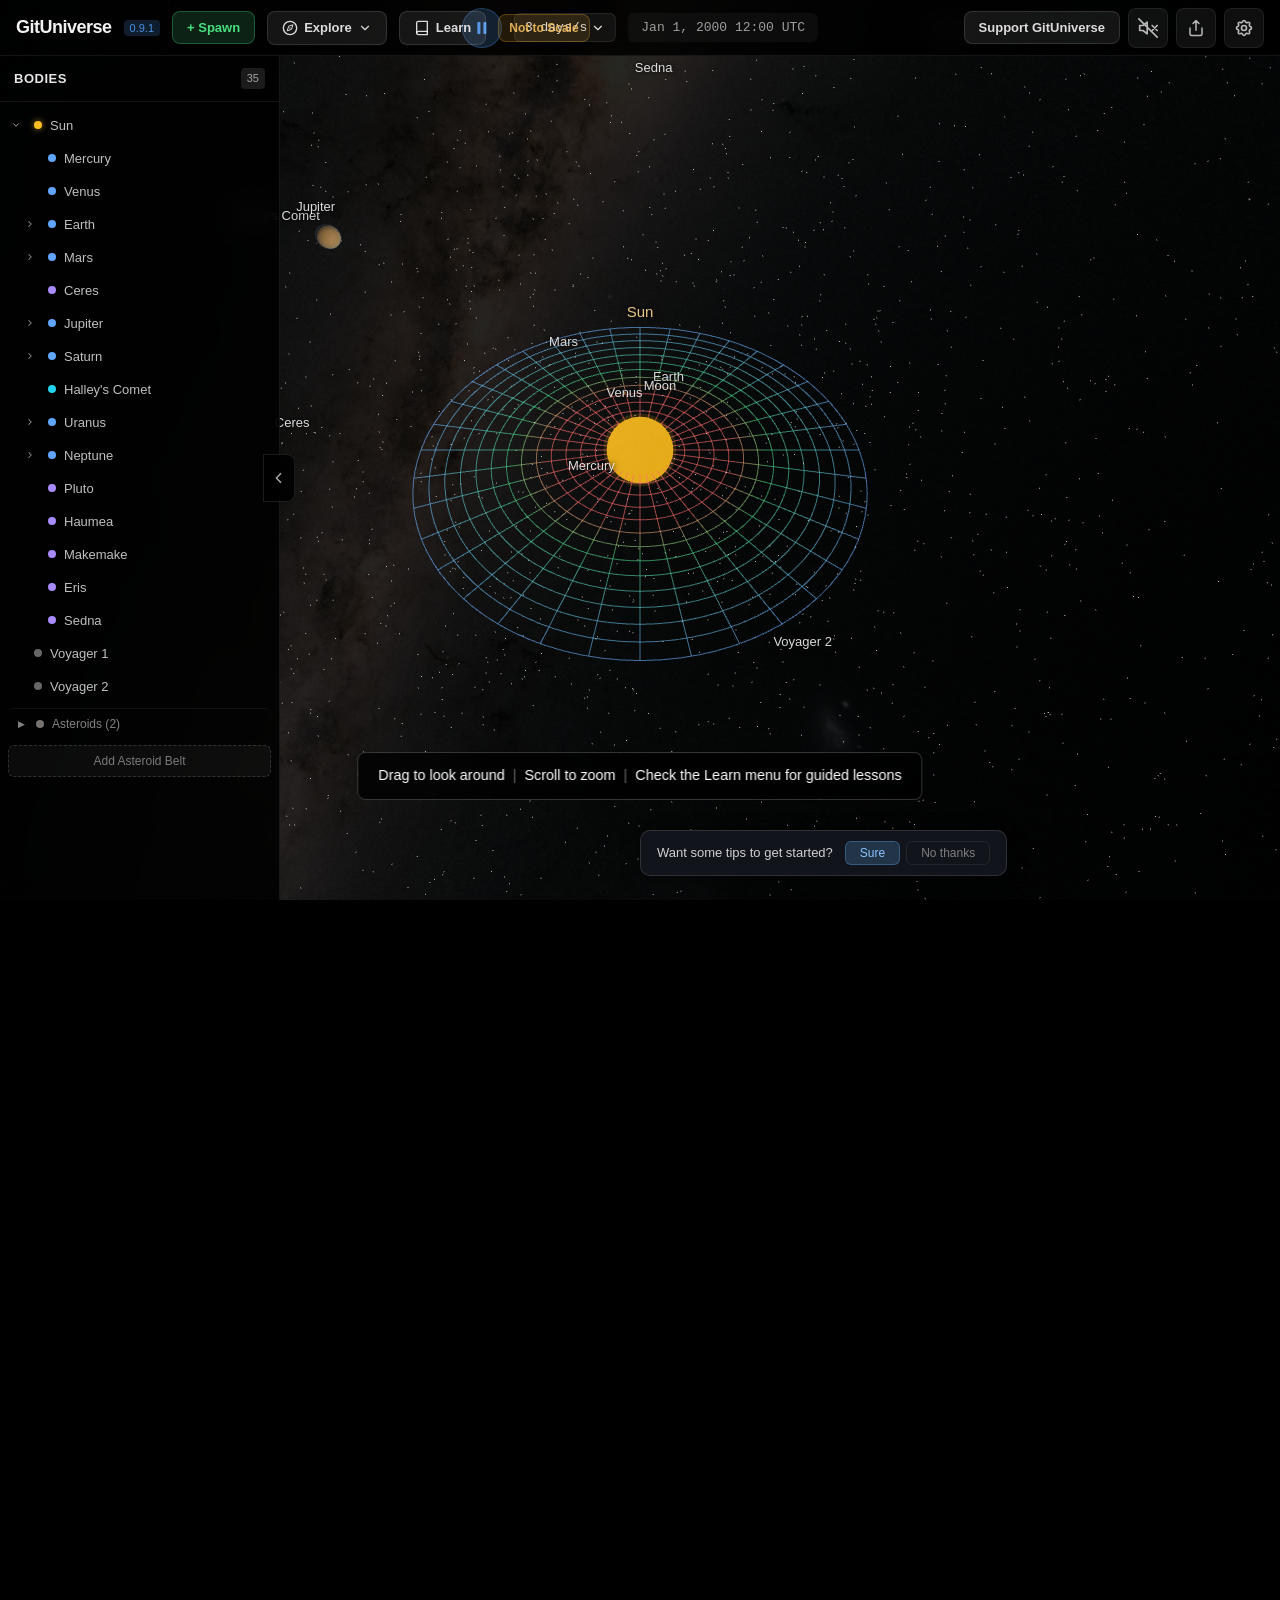
==== index.html @ 86114b96 "Initial commit: GitUniverse space simulator" ====
<!doctype html>
<html lang="en">

<head>
  <meta charset="UTF-8" />
  <link rel="icon" type="image/svg+xml" href="gituniverse.svg" />
  <meta name="viewport" content="width=device-width, initial-scale=1.0" />

  <!-- Primary Meta Tags -->
  <title>GitUniverse - Free Browser Space Simulator | Online Gravity & Solar System Sandbox</title>
  <meta name="description"
    content="Free space simulator in your browser. Explore a galaxy map, simulate gravity and fluid physics, view realistic skies with atmospheric scattering, and learn with guided lessons." />
  <meta name="keywords" content="space simulator, browser game, gravity simulator, solar system sandbox, n-body physics, planet simulation, orbital mechanics, free online, 3D space game, create planets, astronomy simulator, galaxy map, atmospheric scattering, rayleigh scattering, sky view, habitable zone, fluid simulation, speed of light, procedural planets, educational, physics lessons, accretion disk, star systems" />

  <!-- Additional SEO -->
  <meta name="robots" content="index, follow" />
  <meta name="author" content="GitUniverse Space Simulator" />
  <link rel="canonical" href="#" />

  <!-- Open Graph / Social Media Meta Tags -->
  <meta property="og:title" content="GitUniverse - Free Browser Space Simulator | Gravity Sandbox" />
  <meta property="og:description"
    content="Free space simulator in your browser. Explore a galaxy map, simulate gravity and fluid physics, view realistic skies with atmospheric scattering, and learn with guided lessons." />
  <meta property="og:image" content="image.png" />
  <meta property="og:type" content="website" />
  <meta property="og:url" content="#" />
  <meta property="og:site_name" content="GitUniverse Space Simulator" />

  <!-- Twitter Card -->
  <meta name="twitter:card" content="summary_large_image" />
  <meta name="twitter:title" content="GitUniverse - Free Browser Space Simulator" />
  <meta name="twitter:description"
    content="Free space simulator in your browser. Explore a galaxy map, simulate gravity and fluid physics, view realistic skies with atmospheric scattering, and learn with guided lessons." />
  <meta name="twitter:image" content="image.png" />

  <!-- Structured Data for Rich Results -->
  <script type="application/ld+json">
  {
    "@context": "https://schema.org",
    "@type": "WebApplication",
    "name": "GitUniverse Space Simulator",
    "description": "Free browser-based space simulator with galaxy map, n-body gravity, fluid/SPH physics, realistic sky view with Rayleigh scattering, guided lessons, procedural planet generation, habitable zones, and historical date navigation.",
    "url": "#",
    "applicationCategory": "GameApplication",
    "operatingSystem": "Any",
    "browserRequirements": "Requires WebGL",
    "inLanguage": ["en", "de"],
    "offers": {
      "@type": "Offer",
      "price": "0",
      "priceCurrency": "USD"
    },
    "genre": ["Simulation", "Educational", "Space"],
    "keywords": "space simulator, gravity sandbox, solar system, n-body physics, orbital mechanics, galaxy map, atmospheric scattering, sky view, fluid simulation, habitable zone, procedural planets, physics lessons, speed of light, accretion disk"
  }
  </script>
  <script type="module" crossorigin src="assets/main-CjqKegvP.js"></script>
  <link rel="modulepreload" crossorigin href="assets/three.module-DyEahhvZ.js">
  <link rel="modulepreload" crossorigin href="assets/PlanetGenerator-K9khmGA5.js">
  <link rel="modulepreload" crossorigin href="assets/ThermalSurfaceManager-BNs7J4DH.js">
  <link rel="modulepreload" crossorigin href="assets/StarTuning-CdXPzgB1.js">
  <link rel="stylesheet" crossorigin href="assets/main-551tVzYs.css">
</head>

<body>
  <div id="root"></div>
  <div id="crash-root"></div>
  <script>
    localStorage.removeItem("gituniverse_language");
  </script>
</body>

</html>
---- assets/main-551tVzYs.css ----
.drawer-backdrop{position:fixed;top:0;right:0;bottom:0;left:0;background:#00000080;opacity:0;pointer-events:none;transition:opacity .2s ease-out;z-index:999}.drawer-backdrop-visible{opacity:1;pointer-events:auto}.drawer{position:fixed;top:0;bottom:0;display:flex;flex-direction:column;background:#000000e6;backdrop-filter:blur(16px);-webkit-backdrop-filter:blur(16px);border:1px solid rgba(255,255,255,.1);box-shadow:0 0 40px #0009;color:#fff;z-index:1000;transition:transform .2s ease-out;overflow:hidden}.drawer-left{left:0;border-left:none;border-radius:0 12px 12px 0;transform:translate(-100%)}.drawer-left.drawer-open{transform:translate(0)}.drawer-right{right:0;border-right:none;border-radius:12px 0 0 12px;transform:translate(100%)}.drawer-right.drawer-open{transform:translate(0)}.drawer-content{display:flex;flex-direction:column;height:100%;overflow:hidden}.drawer-header{display:flex;justify-content:space-between;align-items:center;padding:16px 20px;border-bottom:1px solid rgba(255,255,255,.1);flex-shrink:0}.drawer-title{margin:0;font-size:18px;font-weight:600;color:#fffffff2}.drawer-header-actions{display:flex;align-items:center;gap:8px}.drawer-close-btn{display:flex;align-items:center;justify-content:center;width:32px;height:32px;padding:0;background:#ffffff14;border:none;border-radius:6px;color:#ffffffb3;cursor:pointer;transition:background .15s,color .15s}.drawer-close-btn:hover{background:#ffffff26;color:#fffffff2}.drawer-tabs{display:flex;gap:4px;padding:12px 16px;border-bottom:1px solid rgba(255,255,255,.08);flex-shrink:0;overflow-x:auto}.drawer-tab{display:flex;align-items:center;gap:6px;padding:8px 14px;background:transparent;border:none;border-radius:6px;font-size:13px;font-weight:500;color:#fff9;cursor:pointer;transition:background .15s,color .15s;white-space:nowrap}.drawer-tab:hover{background:#ffffff14;color:#ffffffd9}.drawer-tab-active{background:#4a90e233;color:#4a90e2}.drawer-tab-active:hover{background:#4a90e240;color:#5a9ee8}.drawer-tab-icon{display:flex;align-items:center;justify-content:center}.drawer-tab-icon svg{width:16px;height:16px}.drawer-tab-label{font-size:13px}.drawer-section{border-bottom:1px solid rgba(255,255,255,.06)}.drawer-section:last-child{border-bottom:none}.drawer-section-header{display:flex;justify-content:space-between;align-items:center;padding:12px 16px}.drawer-section-header-clickable{cursor:pointer;-webkit-user-select:none;user-select:none}.drawer-section-header-clickable:hover{background:#ffffff08}.drawer-section-title{font-size:12px;font-weight:600;color:#ffffff80;text-transform:uppercase;letter-spacing:.5px}.drawer-section-chevron{color:#fff6;transition:transform .2s}.drawer-section-chevron-collapsed{transform:rotate(-90deg)}.drawer-section-content{padding:0 16px 16px}.drawer-body{flex:1;overflow-y:auto;overflow-x:hidden}.drawer-body::-webkit-scrollbar{width:6px}.drawer-body::-webkit-scrollbar-track{background:#ffffff08}.drawer-body::-webkit-scrollbar-thumb{background:#ffffff26;border-radius:3px}.drawer-body::-webkit-scrollbar-thumb:hover{background:#ffffff40}.drawer-footer{padding:12px 16px;border-top:1px solid rgba(255,255,255,.1);flex-shrink:0}@media (max-width: 768px){.drawer{width:85vw!important;max-width:360px}.drawer-header{padding:14px 16px}.drawer-title{font-size:16px}.drawer-tabs{padding:10px 12px}.drawer-tab{padding:8px 12px;font-size:12px}.drawer-close-btn{width:40px;height:40px}}.drawer-empty{display:flex;flex-direction:column;align-items:center;justify-content:center;padding:40px 20px;text-align:center;color:#fff6}.drawer-empty-icon{margin-bottom:12px;opacity:.5}.drawer-empty-text{font-size:14px}.bottom-sheet-backdrop{position:fixed;top:0;right:0;bottom:0;left:0;background:#0009;opacity:0;pointer-events:none;transition:opacity .3s ease-out;z-index:1099}.bottom-sheet-backdrop-visible{opacity:1;pointer-events:auto}.bottom-sheet{position:fixed;left:0;right:0;bottom:0;display:flex;flex-direction:column;background:#0a0a0afa;backdrop-filter:blur(20px);-webkit-backdrop-filter:blur(20px);border-top:1px solid rgba(255,255,255,.12);border-radius:20px 20px 0 0;box-shadow:0 -8px 40px #00000080;color:#fff;z-index:1100;max-height:90vh;overflow:hidden}.bottom-sheet-handle{display:flex;justify-content:center;padding:12px 0 8px;cursor:grab;touch-action:none;flex-shrink:0}.bottom-sheet-handle:active{cursor:grabbing}.bottom-sheet-handle-bar{width:36px;height:4px;background:#ffffff4d;border-radius:2px;transition:background .15s}.bottom-sheet-handle:hover .bottom-sheet-handle-bar{background:#ffffff80}.bottom-sheet-header{display:flex;justify-content:space-between;align-items:center;padding:8px 20px 16px;border-bottom:1px solid rgba(255,255,255,.08);flex-shrink:0}.bottom-sheet-title{margin:0;font-size:18px;font-weight:600;color:#fffffff2}.bottom-sheet-close-btn{display:flex;align-items:center;justify-content:center;width:36px;height:36px;padding:0;background:#ffffff14;border:none;border-radius:50%;color:#ffffffb3;cursor:pointer;transition:background .15s,color .15s}.bottom-sheet-close-btn:hover{background:#ffffff26;color:#fffffff2}.bottom-sheet-content{flex:1;overflow-y:auto;overflow-x:hidden;-webkit-overflow-scrolling:touch}.bottom-sheet-content::-webkit-scrollbar{width:4px}.bottom-sheet-content::-webkit-scrollbar-track{background:transparent}.bottom-sheet-content::-webkit-scrollbar-thumb{background:#ffffff26;border-radius:2px}.bottom-sheet-tabs{display:flex;gap:4px;padding:12px 16px;border-bottom:1px solid rgba(255,255,255,.08);flex-shrink:0;overflow-x:auto;-webkit-overflow-scrolling:touch}.bottom-sheet-tabs::-webkit-scrollbar{display:none}.bottom-sheet-tab{display:flex;align-items:center;gap:6px;padding:10px 16px;background:transparent;border:none;border-radius:8px;font-size:14px;font-weight:500;color:#fff9;cursor:pointer;transition:background .15s,color .15s;white-space:nowrap;min-height:44px}.bottom-sheet-tab:hover{background:#ffffff14;color:#ffffffd9}.bottom-sheet-tab-active{background:#4a90e233;color:#4a90e2}.bottom-sheet-tab-active:hover{background:#4a90e240}.bottom-sheet-tab-icon{display:flex;align-items:center}.bottom-sheet-tab-icon svg{width:18px;height:18px}.bottom-sheet-section{padding:16px 20px;border-bottom:1px solid rgba(255,255,255,.06)}.bottom-sheet-section:last-child{border-bottom:none}.bottom-sheet-section-title{font-size:12px;font-weight:600;color:#ffffff80;text-transform:uppercase;letter-spacing:.5px;margin-bottom:12px}@supports (padding-bottom: env(safe-area-inset-bottom)){.bottom-sheet{padding-bottom:env(safe-area-inset-bottom)}}.bottom-sheet{will-change:transform}.bottom-sheet.dragging{-webkit-user-select:none;user-select:none}.bottom-sheet.dragging *{pointer-events:none}.date-picker{position:relative;display:inline-flex}.date-picker__trigger{font-family:SF Mono,Monaco,Menlo,monospace;font-size:13px;color:#fff9;padding:6px 12px;background:#ffffff0a;border:1px solid transparent;border-radius:6px;cursor:pointer;transition:background .15s,border-color .15s,color .15s;-webkit-user-select:none;user-select:none;white-space:nowrap}.date-picker__trigger:hover{background:#ffffff1a;border-color:#ffffff26;color:#ffffffe6}.date-picker__popover{position:absolute;top:calc(100% + 6px);left:50%;transform:translate(-50%);z-index:1000;width:260px;padding:12px;background:#141414fa;backdrop-filter:blur(16px);-webkit-backdrop-filter:blur(16px);border:1px solid rgba(255,255,255,.1);border-radius:10px;box-shadow:0 8px 32px #00000080}.date-picker__header{display:flex;align-items:center;justify-content:space-between;margin-bottom:8px}.date-picker__nav{width:28px;height:28px;display:flex;align-items:center;justify-content:center;background:none;border:1px solid rgba(255,255,255,.1);border-radius:6px;color:#ffffffb3;font-size:14px;cursor:pointer;transition:background .15s,color .15s}.date-picker__nav:hover{background:#ffffff14;color:#fff}.date-picker__title{font-size:13px;font-weight:600;color:#ffffffe6;letter-spacing:.3px}.date-picker__dow{display:grid;grid-template-columns:repeat(7,1fr);gap:2px;margin-bottom:4px}.date-picker__dow-cell{text-align:center;font-size:10px;font-weight:600;color:#ffffff59;padding:2px 0;text-transform:uppercase;letter-spacing:.5px}.date-picker__grid{display:grid;grid-template-columns:repeat(7,1fr);gap:2px}.date-picker__cell{aspect-ratio:1;display:flex;align-items:center;justify-content:center;font-size:12px;color:#ffffffb3;background:none;border:none;border-radius:6px;cursor:pointer;padding:0;transition:background .1s,color .1s}.date-picker__cell:hover{background:#ffffff14;color:#fff}.date-picker__cell--selected{background:#4a90e259;color:#fff;font-weight:600}.date-picker__cell--selected:hover{background:#4a90e280}.date-picker__cell--blank{cursor:default}.date-picker__cell--blank:hover{background:none}.date-picker__footer{display:flex;align-items:flex-end;gap:8px;margin-top:10px;padding-top:10px;border-top:1px solid rgba(255,255,255,.08)}.date-picker__field{display:flex;flex-direction:column;gap:3px;flex:1;min-width:0;position:relative}.date-picker__label{font-size:10px;color:#fff6;text-transform:uppercase;letter-spacing:.5px}.date-picker__input{font-family:SF Mono,Monaco,Menlo,monospace;font-size:12px;color:#ffffffe6;background:#ffffff0f;border:1px solid rgba(255,255,255,.12);border-radius:5px;padding:5px 7px;outline:none;transition:border-color .15s;width:100%;box-sizing:border-box}.date-picker__input:focus{border-color:#4a90e280}.date-picker__input--year{max-width:70px}.date-picker__input--time{max-width:60px}.date-picker__bce-tag{position:absolute;right:4px;bottom:6px;font-size:9px;color:#ffffff59;pointer-events:none}.date-picker__go{font-size:12px;font-weight:600;color:#fff;background:#4a90e24d;border:1px solid rgba(74,144,226,.4);border-radius:6px;padding:5px 12px;cursor:pointer;transition:background .15s;white-space:nowrap;flex-shrink:0}.date-picker__go:hover{background:#4a90e273}.date-picker__myr-row{display:flex;gap:8px;margin-top:8px;padding-top:8px;border-top:1px solid rgba(255,255,255,.08)}.date-picker__myr{flex:1;font-family:SF Mono,Monaco,Menlo,monospace;font-size:11px;font-weight:500;color:#ffffffb3;background:#ffffff0a;border:1px solid rgba(255,255,255,.1);border-radius:6px;padding:5px 0;cursor:pointer;transition:background .15s,color .15s}.date-picker__myr:hover{background:#ffffff1a;color:#fff}.date-picker__deep-time{text-align:center;padding:12px 0}.date-picker__deep-label{font-family:SF Mono,Monaco,Menlo,monospace;font-size:18px;font-weight:600;color:#ffffffe6;letter-spacing:.5px}.date-picker__myr--reset{color:#4a90e2cc;border-color:#4a90e24d}.date-picker__myr--reset:hover{background:#4a90e226;color:#4a90e2}.date-picker--compact .date-picker__trigger{font-size:10px;padding:2px 6px}.date-picker--compact .date-picker__popover{width:240px;padding:10px}.date-picker--compact .date-picker__cell{font-size:11px}.date-picker--compact .date-picker__input{font-size:11px;padding:4px 6px}.toolbar{position:fixed;top:0;left:0;right:0;height:56px;display:flex;align-items:center;justify-content:space-between;padding:0 16px;background:#000000d9;backdrop-filter:blur(12px);-webkit-backdrop-filter:blur(12px);border-bottom:1px solid rgba(255,255,255,.08);z-index:900}.toolbar-left{display:flex;align-items:center;gap:12px;z-index:1}.toolbar-logo{font-size:18px;font-weight:700;color:#fffffff2;letter-spacing:-.5px}.toolbar-version{font-size:11px;font-weight:500;padding:2px 6px;background:#4a90e233;color:#4a90e2;border-radius:4px;border:none;cursor:pointer;transition:all .15s}.toolbar-version:hover{background:#4a90e24d;color:#5aa3f0}.toolbar-action-btn{display:flex;align-items:center;gap:6px;padding:8px 14px;background:#ffffff14;border:1px solid rgba(255,255,255,.12);border-radius:8px;font-size:13px;font-weight:600;color:#ffffffd9;cursor:pointer;transition:all .15s;white-space:nowrap}.toolbar-action-btn:hover{background:#ffffff24;border-color:#fff3;color:#fff}.toolbar-action-btn-active{background:#4a90e233;border-color:#4a90e266;color:#4a90e2}.toolbar-action-btn-active:hover{background:#4a90e240;border-color:#4a90e280}.toolbar-spawn-btn{background:#4ade8026;border-color:#4ade804d;color:#4ade80}.toolbar-spawn-btn:hover{background:#4ade8040;border-color:#4ade8066;color:#86efac}.toolbar-spawn-btn.toolbar-action-btn-active{background:#4ade804d;border-color:#4ade8080;color:#86efac}.toolbar-map-btn{background:#9382dc26;border-color:#9382dc4d;color:#9382dc}.toolbar-map-btn:hover{background:#9382dc40;border-color:#9382dc66;color:#b0a4e8}.toolbar-explore{position:relative}.toolbar-explore-dropdown{position:absolute;top:100%;left:0;margin-top:8px;min-width:220px;padding:6px;background:#141414fa;backdrop-filter:blur(16px);-webkit-backdrop-filter:blur(16px);border:1px solid rgba(255,255,255,.12);border-radius:10px;box-shadow:0 8px 32px #00000080;z-index:1000}.toolbar-explore-option{display:flex;align-items:center;gap:10px;width:100%;padding:10px 12px;background:transparent;border:none;border-radius:6px;color:#ffffffd9;cursor:pointer;transition:background .1s;text-align:left}.toolbar-explore-option:hover{background:#ffffff14}.toolbar-explore-option-icon{display:flex;align-items:center;justify-content:center;width:28px;height:28px;border-radius:6px;flex-shrink:0}.toolbar-explore-option-icon--scenarios{background:#4a90e226;color:#4a90e2}.toolbar-explore-option-icon--map{background:#9382dc26;color:#9382dc}.toolbar-explore-option-text{display:flex;flex-direction:column;gap:2px}.toolbar-explore-option-label{font-size:13px;font-weight:600}.toolbar-explore-option-desc{font-size:11px;color:#ffffff73}.toolbar-scale-btn{font-size:12px;padding:6px 10px;background:#ffb4321f;border-color:#ffb43240;color:#ffc864d9}.toolbar-scale-btn:hover{background:#ffb43233;border-color:#ffb43259;color:#ffd060}.toolbar-scale-btn.toolbar-action-btn-active{background:#4ade8026;border-color:#4ade804d;color:#4ade80}.toolbar-scale-btn.toolbar-action-btn-active:hover{background:#4ade8040;border-color:#4ade8066;color:#86efac}.toolbar-learn-glow{animation:learn-glow-pulse 2s ease-in-out infinite}@keyframes learn-glow-pulse{0%,to{box-shadow:0 0 4px #4a9eff4d;border-color:#4a9eff4d}50%{box-shadow:0 0 12px #4a9eff80,0 0 24px #4a9eff33;border-color:#4a9eff99}}.toolbar-icon-btn{display:flex;align-items:center;justify-content:center;width:40px;height:40px;padding:0;background:#ffffff0f;border:1px solid rgba(255,255,255,.08);border-radius:8px;color:#ffffffb3;cursor:pointer;transition:background .15s,color .15s,border-color .15s}.toolbar-icon-btn:hover{background:#ffffff1f;color:#fffffff2;border-color:#ffffff26}.toolbar-icon-btn-active{background:#4a90e233;color:#4a90e2;border-color:#4a90e24d}.toolbar-icon-btn-active:hover{background:#4a90e240;color:#5a9ee8}.toolbar-center{position:absolute;left:50%;transform:translate(-50%);display:flex;align-items:center;gap:12px;pointer-events:none}.toolbar-center>*{pointer-events:auto}.toolbar-play-btn{display:flex;align-items:center;justify-content:center;width:40px;height:40px;padding:0;background:#4a90e233;border:1px solid rgba(74,144,226,.3);border-radius:50%;color:#4a90e2;cursor:pointer;transition:all .15s}.toolbar-play-btn:hover{background:#4a90e24d;transform:scale(1.05)}.toolbar-play-btn-paused{background:#4ade8033;border-color:#4ade804d;color:#4ade80}.toolbar-play-btn-paused:hover{background:#4ade804d}.toolbar-speed{position:relative}.toolbar-speed-btn{display:flex;align-items:center;gap:4px;padding:6px 10px;background:#ffffff0f;border:1px solid rgba(255,255,255,.08);border-radius:6px;font-size:13px;font-weight:500;color:#ffffffd9;cursor:pointer;transition:all .15s}.toolbar-speed-btn:hover{background:#ffffff1a;border-color:#ffffff26}.toolbar-speed-value{min-width:48px;text-align:center;font-family:SF Mono,Monaco,Menlo,monospace}.toolbar-speed-dropdown{position:absolute;top:100%;left:50%;transform:translate(-50%);margin-top:8px;min-width:120px;padding:6px;background:#141414fa;backdrop-filter:blur(16px);-webkit-backdrop-filter:blur(16px);border:1px solid rgba(255,255,255,.12);border-radius:10px;box-shadow:0 8px 32px #00000080;z-index:1000}.toolbar-speed-option{display:block;width:100%;padding:8px 12px;background:transparent;border:none;border-radius:6px;font-size:13px;font-family:SF Mono,Monaco,Menlo,monospace;color:#ffffffb3;text-align:center;cursor:pointer;transition:background .1s,color .1s}.toolbar-speed-option:hover{background:#ffffff14;color:#fffffff2}.toolbar-speed-option-active{background:#4a90e233;color:#4a90e2}.toolbar-speed-option-active:hover{background:#4a90e240}.toolbar-date{font-size:13px;font-family:SF Mono,Monaco,Menlo,monospace;color:#fff9;padding:6px 12px;background:#ffffff0a;border-radius:6px;white-space:nowrap}.toolbar-date-wrap{position:relative}.toolbar-date-btn{font-size:13px;font-family:SF Mono,Monaco,Menlo,monospace;color:#fff9;padding:6px 12px;background:#ffffff0a;border:1px solid transparent;border-radius:6px;white-space:nowrap;cursor:pointer;transition:background .15s,border-color .15s,color .15s}.toolbar-date-btn:hover{background:#ffffff1a;border-color:#ffffff26;color:#ffffffe6}.toolbar-right{display:flex;align-items:center;gap:8px;z-index:1}.mobile-toolbar{display:none;position:fixed;left:0;right:0;bottom:0;height:64px;align-items:center;justify-content:space-around;padding:0 8px;padding-bottom:env(safe-area-inset-bottom,0);background:#000000eb;backdrop-filter:blur(16px);-webkit-backdrop-filter:blur(16px);border-top:1px solid rgba(255,255,255,.1);z-index:900}.mobile-toolbar-btn{display:flex;flex-direction:column;align-items:center;gap:3px;padding:6px 4px;background:transparent;border:none;color:#fff9;font-size:11px;font-weight:500;cursor:pointer;transition:color .15s;min-width:48px;flex:1}.mobile-toolbar-btn:hover,.mobile-toolbar-btn:active{color:#ffffffe6}.mobile-toolbar-btn-active{color:#4a90e2}.mobile-toolbar-btn span{font-size:10px}.mobile-time-bar{display:none;position:fixed;top:0;left:0;right:0;height:40px;align-items:center;padding:0 12px;padding-top:env(safe-area-inset-top,0);background:#000000eb;backdrop-filter:blur(16px);-webkit-backdrop-filter:blur(16px);border-bottom:1px solid rgba(255,255,255,.1);z-index:900}.mobile-time-bar-left{display:flex;align-items:center;gap:8px}.mobile-time-bar-play{display:flex;align-items:center;justify-content:center;width:32px;height:32px;padding:0;background:#4a90e233;border:1px solid rgba(74,144,226,.3);border-radius:50%;color:#4a90e2;cursor:pointer;transition:all .15s;flex-shrink:0}.mobile-time-bar-play.paused{background:#4ade8033;border-color:#4ade804d;color:#4ade80}.mobile-time-bar-speed{background:#ffffff14;border:1px solid rgba(255,255,255,.12);border-radius:6px;color:#fffc;font-size:12px;font-weight:600;padding:4px 10px;cursor:pointer;font-family:SF Mono,Monaco,Menlo,monospace;transition:all .15s}.mobile-time-bar-speed:active{background:#ffffff26}.mobile-time-bar-scale{display:flex;align-items:center;justify-content:center;width:32px;height:32px;padding:0;background:#ffb4321f;border:1px solid rgba(255,180,50,.25);border-radius:50%;color:#ffc864d9;cursor:pointer;transition:all .15s;flex-shrink:0}.mobile-time-bar-scale:active{background:#ffb43240}.mobile-time-bar-scale.active{background:#4ade8033;border-color:#4ade804d;color:#4ade80}.mobile-scale-hint-wrap{position:relative;margin-left:auto}.mobile-scale-hint{position:fixed;top:calc(48px + env(safe-area-inset-top,0px));right:12px;width:260px;padding:10px 12px;background:#4a90e2f2;border-radius:10px;color:#fff;font-size:12px;line-height:1.4;z-index:10000;animation:scale-hint-in .3s ease-out}.mobile-scale-hint:before{content:"";position:absolute;top:-6px;right:4px;width:12px;height:12px;background:#4a90e2f2;transform:rotate(45deg);border-radius:2px}.mobile-scale-hint p{margin:0 0 8px}.mobile-scale-hint button{display:block;margin-left:auto;padding:4px 12px;background:#fff3;border:1px solid rgba(255,255,255,.3);border-radius:6px;color:#fff;font-size:12px;font-weight:600;cursor:pointer;transition:background .15s}.mobile-scale-hint button:active{background:#ffffff59}@keyframes scale-hint-in{0%{opacity:0;transform:translateY(-4px)}to{opacity:1;transform:translateY(0)}}.mobile-time-bar .date-picker__popover{position:fixed;top:calc(44px + env(safe-area-inset-top,0px));bottom:auto;left:50%;transform:translate(-50%)}@media (max-width: 768px){.toolbar{height:48px;padding:0 12px}.toolbar-logo{font-size:16px}.toolbar-version{display:none}.toolbar-action-btn{padding:6px 10px;font-size:12px}.toolbar-center{gap:8px}.toolbar-date{display:none}.toolbar-speed-btn{padding:6px 8px}.toolbar-speed-value{min-width:40px;font-size:12px}.toolbar-icon-btn,.toolbar-play-btn{width:36px;height:36px}.toolbar-right{gap:4px}.toolbar-right .toolbar-icon-btn:nth-child(1),.toolbar-right .toolbar-icon-btn:nth-child(2){display:none}}@media (max-width: 480px){.toolbar{display:none}.mobile-toolbar,.mobile-time-bar{display:flex}}@media (max-width: 480px) and (orientation: landscape){.toolbar{display:flex;height:40px}.toolbar-action-btn{padding:4px 8px;font-size:11px}.mobile-toolbar,.mobile-time-bar{display:none}}.btn{display:inline-flex;align-items:center;justify-content:center;gap:8px;padding:10px 16px;font-size:14px;font-weight:500;font-family:inherit;border-radius:8px;cursor:pointer;transition:all .2s ease;border:1px solid transparent;outline:none;white-space:nowrap;-webkit-user-select:none;user-select:none}.btn:focus-visible{outline:2px solid rgba(74,144,226,.6);outline-offset:2px}.btn:disabled{opacity:.5;cursor:not-allowed}.btn-primary{background:#4a90e24d;border-color:#4a90e280;color:#fff}.btn-primary:hover:not(:disabled){background:#4a90e280;border-color:#4a90e2b3;transform:translateY(-1px)}.btn-primary:active:not(:disabled){transform:translateY(0);background:#4a90e266}.btn-secondary{background:#ffffff1a;border-color:#fff3;color:#fff}.btn-secondary:hover:not(:disabled){background:#ffffff2e;border-color:#ffffff4d}.btn-secondary:active:not(:disabled){background:#ffffff1f}.btn-ghost{background:transparent;border-color:transparent;color:#fffc}.btn-ghost:hover:not(:disabled){background:#ffffff1a;color:#fff}.btn-ghost:active:not(:disabled){background:#ffffff0d}.btn-danger{background:#ef444433;border-color:#ef444466;color:#f87171}.btn-danger:hover:not(:disabled){background:#ef444459;border-color:#ef444499}.btn-danger:active:not(:disabled){background:#ef444440}.btn-success{background:#4ade8033;border-color:#4ade8066;color:#4ade80}.btn-success:hover:not(:disabled){background:#4ade8059;border-color:#4ade8099}.btn-success:active:not(:disabled){background:#4ade8040}.btn-warning{background:#ffc83233;border-color:#ffc83266;color:#ffc832}.btn-warning:hover:not(:disabled){background:#ffc83259;border-color:#ffc83299}.btn-warning:active:not(:disabled){background:#ffc83240}.btn-sm{padding:6px 12px;font-size:12px;gap:6px}.btn-lg{padding:14px 24px;font-size:16px;gap:10px}.btn-icon{padding:10px;aspect-ratio:1}.btn-icon.btn-sm{padding:6px}.btn-icon.btn-lg{padding:14px}.btn-block{width:100%}.btn-group{display:flex;gap:8px}.btn-group-compact{display:flex;gap:0}.btn-group-compact .btn{border-radius:0}.btn-group-compact .btn:first-child{border-radius:8px 0 0 8px}.btn-group-compact .btn:last-child{border-radius:0 8px 8px 0}.btn-group-compact .btn:not(:last-child){border-right-color:transparent}.btn-loading{position:relative;color:transparent!important}.btn-loading:after{content:"";position:absolute;width:16px;height:16px;border:2px solid rgba(255,255,255,.3);border-top-color:#fff;border-radius:50%;animation:btn-spin .6s linear infinite}@keyframes btn-spin{to{transform:rotate(360deg)}}.import-export-panel{padding:16px;display:flex;flex-direction:column;gap:16px}.ie-section{display:flex;flex-direction:column;gap:8px}.ie-section-title{font-size:13px;font-weight:600;color:#ffffffe6;margin:0}.ie-section-desc{font-size:12px;color:#ffffff73;margin:0}.ie-divider{height:1px;background:#ffffff14}.ie-button-row{display:flex;gap:8px}.ie-textarea{width:100%;min-height:100px;padding:10px;font-family:SF Mono,Fira Code,monospace;font-size:11px;line-height:1.5;background:#0000004d;border:1px solid rgba(255,255,255,.1);border-radius:6px;color:#ffffffd9;resize:vertical;outline:none;box-sizing:border-box}.ie-textarea:focus{border-color:#4a90e266}.ie-textarea-export{min-height:120px;margin-bottom:4px}.ie-export-result{display:flex;flex-direction:column;gap:6px}.ie-messages{display:flex;flex-direction:column;gap:4px;padding:8px 10px;border-radius:6px;font-size:12px}.ie-errors{background:#f871711a;border:1px solid rgba(248,113,113,.2);color:#f87171}.ie-warnings{background:#fbbf241a;border:1px solid rgba(251,191,36,.2);color:#fbbf24}.ie-message{line-height:1.4}.ie-msg-path{font-weight:600;opacity:.8}.ie-preview{display:flex;flex-direction:column;gap:8px;padding:10px;background:#4ade800f;border:1px solid rgba(74,222,128,.15);border-radius:6px}.ie-preview-title{font-size:12px;font-weight:600;color:#fffc}.ie-preview-stats{display:flex;gap:16px;font-size:12px;color:#fff9}.ie-preview-diagram{display:block;margin:4px 0;background:#00000040;border:1px solid rgba(255,255,255,.06);border-radius:6px;overflow:visible}.ie-preview-diagram text{font-family:-apple-system,BlinkMacSystemFont,Segoe UI,sans-serif;pointer-events:none;-webkit-user-select:none;user-select:none}.ie-help-toggle{display:flex;align-items:center;justify-content:space-between;width:100%;padding:10px 12px;background:#4a90e20f;border:1px solid rgba(74,144,226,.12);border-radius:8px;cursor:pointer;transition:background .15s,border-color .15s}.ie-help-toggle:hover{background:#4a90e21a;border-color:#4a90e233}.ie-help-toggle-text{font-size:13px;font-weight:500;color:#4a90e2e6}.ie-help-chevron{transition:transform .2s;color:#4a90e299}.ie-help-chevron-open{transform:rotate(180deg)}.ie-help-content{display:flex;flex-direction:column;gap:12px;padding-top:4px}.ie-help-steps{display:flex;flex-direction:column;gap:6px}.ie-help-step{display:flex;align-items:flex-start;gap:10px}.ie-help-step-num{display:flex;align-items:center;justify-content:center;width:20px;height:20px;flex-shrink:0;font-size:11px;font-weight:700;color:#4a90e2;background:#4a90e21f;border-radius:50%}.ie-help-step-text{font-size:12px;color:#ffffffb3;line-height:1.5;padding-top:1px}.ie-prompt-container{display:flex;flex-direction:column;gap:6px;background:#00000040;border:1px solid rgba(255,255,255,.08);border-radius:8px;overflow:hidden}.ie-prompt-header{display:flex;align-items:center;justify-content:space-between;padding:8px 10px 0}.ie-prompt-label{font-size:11px;font-weight:600;color:#ffffff80;text-transform:uppercase;letter-spacing:.05em}.ie-prompt-text{margin:0;padding:8px 10px 10px;font-family:SF Mono,Fira Code,monospace;font-size:10px;line-height:1.5;color:#fff9;white-space:pre-wrap;word-break:break-word;max-height:200px;overflow-y:auto}.ie-prompt-text::-webkit-scrollbar{width:4px}.ie-prompt-text::-webkit-scrollbar-thumb{background:#ffffff1a;border-radius:2px}.ie-texture-upload{display:flex;flex-direction:column;gap:6px}.ie-texture-list{display:flex;flex-wrap:wrap;gap:4px}.ie-texture-tag{display:inline-flex;align-items:center;gap:4px;padding:2px 8px;font-size:11px;color:#ffffffb3;background:#ffffff0f;border:1px solid rgba(255,255,255,.1);border-radius:4px}.ie-texture-tag button{background:none;border:none;color:#fff6;cursor:pointer;padding:0 2px;font-size:13px}.ie-texture-tag button:hover{color:#fffc}.ie-help-tip{font-size:12px;font-style:italic;color:#fff6;margin:0;line-height:1.5}.ai-panel{padding:16px;display:flex;flex-direction:column;gap:12px;min-height:0;flex:1}.ai-intro{display:flex;flex-direction:column;gap:10px;padding:16px;background:#ffffff08;border:1px solid rgba(255,255,255,.08);border-radius:8px}.ai-intro-title{margin:0;font-size:14px;font-weight:600;color:#ffffffe6}.ai-intro-desc{margin:0;font-size:12px;line-height:1.5;color:#ffffff8c}.ai-intro-notice{padding:8px 10px;background:#fbbf240f;border:1px solid rgba(251,191,36,.2);border-radius:6px;font-size:11px;line-height:1.5;color:#fbbf24d9}.ai-examples{display:flex;flex-direction:column;gap:6px;margin-top:4px}.ai-example{text-align:left;padding:8px 10px;background:#ffffff0a;border:1px solid rgba(255,255,255,.08);border-radius:6px;color:#ffffffbf;font-size:12px;line-height:1.4;cursor:pointer;transition:background .15s,border-color .15s}.ai-example:hover:not(:disabled){background:#4a90e21f;border-color:#4a90e24d;color:#ffffffe6}.ai-example:disabled{opacity:.5;cursor:default}.ai-messages{display:flex;flex-direction:column;gap:10px;overflow-y:auto;max-height:360px;padding:4px 2px}.ai-turn{display:flex}.ai-turn-user{justify-content:flex-end}.ai-turn-assistant{justify-content:flex-start}.ai-turn-body{max-width:90%;padding:10px 12px;border-radius:10px;font-size:12px;line-height:1.5}.ai-turn-user .ai-turn-body{background:#4a90e226;border:1px solid rgba(74,144,226,.25);color:#ffffffe6}.ai-turn-assistant .ai-turn-body{background:#ffffff0a;border:1px solid rgba(255,255,255,.08);color:#ffffffd9}.ai-turn-text{margin:0;font-family:inherit;white-space:pre-wrap;word-break:break-word}.ai-turn-thinking{display:inline-flex;gap:4px;padding:4px 2px}.ai-dot{width:6px;height:6px;border-radius:50%;background:#fff6;animation:ai-pulse 1.2s infinite ease-in-out}.ai-dot:nth-child(2){animation-delay:.15s}.ai-dot:nth-child(3){animation-delay:.3s}@keyframes ai-pulse{0%,80%,to{opacity:.3;transform:scale(.8)}40%{opacity:1;transform:scale(1)}}.ai-turn-scenario{display:flex;flex-direction:column;gap:8px}.ai-scenario-header{display:flex;align-items:center;gap:8px;flex-wrap:wrap}.ai-scenario-badge{font-size:10px;font-weight:600;text-transform:uppercase;letter-spacing:.04em;padding:2px 7px;border-radius:4px;background:#4ade8026;color:#4ade80}.ai-scenario-name{font-size:13px;font-weight:600;color:#fffffff2}.ai-model-tag{margin-top:4px;font-size:10px;font-family:SF Mono,Fira Code,monospace;color:#ffffff59;padding:2px 6px;background:#ffffff0a;border:1px solid rgba(255,255,255,.06);border-radius:4px;display:inline-block;letter-spacing:.01em;cursor:default}.ai-scenario-header .ai-model-tag{margin-top:0;margin-left:auto}.ai-scenario-stats{font-size:11px;color:#ffffff8c}.ai-scenario-preview{padding:4px 0;background:#0003;border-radius:6px;border:1px solid rgba(255,255,255,.05)}.ai-scenario-warnings,.ai-scenario-errors{margin:0;padding-left:16px;font-size:11px;line-height:1.4}.ai-scenario-warnings{color:#fbbf24}.ai-scenario-errors{color:#f87171}.ai-banner{padding:8px 10px;border-radius:6px;font-size:12px;line-height:1.4}.ai-banner-error{background:#f871711a;border:1px solid rgba(248,113,113,.25);color:#f87171}.ai-banner-hint{opacity:.7}.ai-input-row{display:flex;gap:8px;align-items:flex-end}.ai-input{flex:1;padding:8px 10px;font-family:inherit;font-size:12px;line-height:1.5;background:#0000004d;border:1px solid rgba(255,255,255,.1);border-radius:6px;color:#ffffffe6;resize:vertical;outline:none;min-height:44px;max-height:160px;box-sizing:border-box}.ai-input:focus{border-color:#4a90e266}.ai-input:disabled{opacity:.5}.ai-footer{display:flex;justify-content:space-between;align-items:center;font-size:11px;color:#fff6}.ai-clear{background:none;border:none;color:#fff6;font-size:11px;cursor:pointer;padding:4px 6px;border-radius:4px;transition:color .15s,background .15s}.ai-clear:hover{color:#ffffffb3;background:#ffffff0d}.ai-clear-confirm{color:#f87171}.ai-clear-confirm:hover{color:#f87171;background:#f871711a}.scenarios-tab{display:flex;flex-direction:column;height:100%}.scenarios-subtabs{display:flex;gap:4px;padding:12px 16px;border-bottom:1px solid rgba(255,255,255,.08);flex-shrink:0}.scenarios-subtab{flex:1;padding:8px 12px;background:transparent;border:none;border-radius:6px;font-size:13px;font-weight:500;color:#fff9;cursor:pointer;transition:background .15s,color .15s}.scenarios-subtab:hover{background:#ffffff0f;color:#ffffffd9}.scenarios-subtab-active{background:#4a90e226;color:#4a90e2}.scenarios-subtab-active:hover{background:#4a90e233}.scenarios-content{flex:1;overflow-y:auto;overflow-x:hidden}.scenarios-content::-webkit-scrollbar{width:6px}.scenarios-content::-webkit-scrollbar-track{background:#ffffff05}.scenarios-content::-webkit-scrollbar-thumb{background:#ffffff1f;border-radius:3px}.scenarios-list{padding:8px}.scenario-item{display:flex;align-items:center;gap:12px;width:100%;padding:12px 14px;margin-bottom:4px;background:#ffffff0a;border:1px solid rgba(255,255,255,.08);border-radius:8px;text-align:left;cursor:pointer;transition:background .15s,border-color .15s}.scenario-item:hover{background:#ffffff14;border-color:#ffffff29}.scenario-item-active{background:#4a90e21f;border-color:#4a90e240}.scenario-item-active:hover{background:#4a90e22e}.scenario-item-generate{background:#4ade8014;border-color:#4ade8026}.scenario-item-generate:hover{background:#4ade8026;border-color:#4ade8040}.scenario-item-icon{display:flex;align-items:center;justify-content:center;width:36px;height:36px;background:#4ade8026;border-radius:8px;color:#4ade80;flex-shrink:0}.scenario-item-text{display:flex;flex-direction:column;gap:2px;min-width:0}.scenario-beta-tag{display:inline-block;margin-left:6px;padding:1px 5px;font-size:10px;font-weight:600;color:#f59e0b;border:1px solid rgba(245,158,11,.4);border-radius:3px;background:#f59e0b1a;vertical-align:middle;cursor:help;letter-spacing:.03em}.scenario-item-name{font-size:14px;font-weight:600;color:#ffffffeb;white-space:nowrap;overflow:hidden;text-overflow:ellipsis}.scenario-item-desc{font-size:12px;color:#ffffff80;white-space:nowrap;overflow:hidden;text-overflow:ellipsis}.scenario-item-wrapper{margin-bottom:4px}.scenario-item-wrapper:last-child{margin-bottom:0}.scenario-item-wrapper .scenario-item{margin-bottom:0}.scenario-item-wrapper .scenario-item.scenario-item-expanded{border-radius:8px 8px 0 0;border-bottom-color:transparent}.sph-config-panel{padding:10px 14px 12px;background:#ffffff0a;border:1px solid rgba(255,255,255,.08);border-top:none;border-radius:0 0 8px 8px;display:flex;flex-direction:column;gap:10px}.sph-config-row{display:flex;align-items:center;gap:10px}.sph-config-label{font-size:12px;font-weight:500;color:#fff9;white-space:nowrap}.sph-particle-buttons{display:flex;gap:4px;flex:1}.sph-particle-btn{flex:1;padding:5px 2px;font-size:11px;font-weight:500;background:#ffffff0f;border:1px solid rgba(255,255,255,.1);border-radius:5px;color:#ffffffb3;cursor:pointer;transition:background .15s,border-color .15s,color .15s}.sph-particle-btn:hover{background:#ffffff1a;color:#ffffffe6}.sph-particle-btn-active{background:#4a90e233;border-color:#4a90e266;color:#4a90e2}.sph-particle-btn-active:hover{background:#4a90e240}.sph-particle-btn-custom{font-size:11px;min-width:28px}.sph-particle-input{width:64px;padding:5px 6px;font-size:11px;font-weight:500;font-family:inherit;background:#ffffff1a;border:1px solid rgba(74,144,226,.5);border-radius:5px;color:#fff;outline:none;-moz-appearance:textfield}.sph-particle-input::-webkit-outer-spin-button,.sph-particle-input::-webkit-inner-spin-button{-webkit-appearance:none;margin:0}.scenarios-saves{padding:16px}.scenarios-save-btn{margin-bottom:16px}.saves-list{display:flex;flex-direction:column;gap:6px}.save-item{display:flex;align-items:center;gap:8px;background:#ffffff0a;border:1px solid rgba(255,255,255,.08);border-radius:8px;overflow:hidden}.save-item-load{flex:1;display:flex;flex-direction:column;gap:2px;padding:10px 12px;background:transparent;border:none;text-align:left;cursor:pointer;transition:background .15s}.save-item-load:hover{background:#ffffff0a}.save-item-name{font-size:13px;font-weight:500;color:#ffffffe6}.save-item-date{font-size:11px;color:#ffffff73}.save-item-delete{display:flex;align-items:center;justify-content:center;width:36px;height:36px;margin-right:6px;padding:0;background:transparent;border:none;border-radius:6px;color:#fff6;cursor:pointer;transition:background .15s,color .15s}.save-item-delete:hover{background:#f8717126;color:#f87171}.saves-empty{display:flex;flex-direction:column;align-items:center;justify-content:center;padding:32px 16px;text-align:center}.saves-empty-text{font-size:14px;color:#ffffff80;margin-bottom:6px}.saves-empty-hint{font-size:12px;color:#ffffff59}@media (max-width: 768px){.scenario-item{padding:14px 12px}.scenario-item-name{font-size:15px}.scenario-item-desc{font-size:13px}}.lesson-overlay{position:fixed;z-index:10000;pointer-events:none}.lesson-overlay.lesson-position-center{top:80px;left:50%;transform:translate(-50%)}.lesson-overlay.lesson-position-left{top:80px;left:300px}.lesson-overlay.lesson-position-right{top:50%;right:340px;transform:translateY(-50%)}.lesson-overlay.lesson-position-top{top:50px;left:50%;transform:translate(-50%)}.lesson-overlay.lesson-position-bottom{bottom:80px;left:50%;transform:translate(-50%)}.lesson-card{background:#14141ef2;border:1px solid rgba(100,150,255,.3);border-radius:12px;padding:16px 20px;max-width:400px;min-width:300px;box-shadow:0 8px 32px #00000080;pointer-events:auto;-webkit-backdrop-filter:blur(8px);backdrop-filter:blur(8px)}.lesson-header{display:flex;justify-content:space-between;align-items:center;margin-bottom:12px}.lesson-title{font-size:12px;color:#96b4ffcc;text-transform:uppercase;letter-spacing:1px}.lesson-header-actions{display:flex;align-items:center;gap:2px}.lesson-exit-btn{background:none;border:none;color:#ffffff80;font-size:18px;cursor:pointer;padding:4px 8px;line-height:1;transition:color .2s}.lesson-exit-btn:hover{color:#ff6464e6}.lesson-minimize-btn{background:none;border:none;color:#ffffff80;font-size:16px;cursor:pointer;padding:4px 8px;line-height:1;transition:color .2s}.lesson-minimize-btn:hover{color:#ffffffe6}.lesson-card--minimized{display:flex;align-items:center;gap:12px;padding:8px 16px;min-width:unset;max-width:unset}.lesson-card--minimized .lesson-title{flex-shrink:0}.lesson-card--minimized .lesson-step-counter{flex:1;text-align:center}.lesson-progress-bar{height:3px;background:#ffffff1a;border-radius:2px;margin-bottom:16px;overflow:hidden}.lesson-progress-fill{height:100%;background:linear-gradient(90deg,#4a9eff,#a855f7);border-radius:2px;transition:width .3s ease}.lesson-content{margin-bottom:16px}.lesson-step-title{font-size:18px;font-weight:600;color:#fff;margin:0 0 8px}.lesson-step-content{font-size:14px;color:#ffffffd9;line-height:1.5;margin:0}.lesson-footer{display:flex;justify-content:space-between;align-items:center;padding-top:12px;border-top:1px solid rgba(255,255,255,.1)}.lesson-step-counter{font-size:12px;color:#ffffff80}.lesson-actions{display:flex;gap:8px}.lesson-skip-btn{background:none;border:1px solid rgba(255,255,255,.2);color:#fff9;padding:6px 12px;border-radius:6px;font-size:13px;cursor:pointer;transition:all .2s}.lesson-skip-btn:hover{border-color:#fff6;color:#fffc}.lesson-next-btn{background:linear-gradient(135deg,#4a9eff,#6366f1);border:none;color:#fff;padding:8px 16px;border-radius:6px;font-size:13px;font-weight:500;cursor:pointer;transition:all .2s}.lesson-next-btn:hover:not(.disabled){transform:translateY(-1px);box-shadow:0 4px 12px #4a9eff66}.lesson-next-btn.disabled{background:#64647880;cursor:not-allowed;opacity:.6}.lesson-waiting{display:flex;align-items:center;gap:8px;margin-top:12px;font-size:12px;color:#ffc864cc}.lesson-waiting-dot{width:8px;height:8px;background:#ffc864cc;border-radius:50%;animation:lesson-pulse 1.5s ease-in-out infinite}@keyframes lesson-pulse{0%,to{opacity:.4;transform:scale(.8)}50%{opacity:1;transform:scale(1)}}.lesson-card-wide{max-width:480px}.lesson-equations{background:#1e193ce6;border:1px solid rgba(80,120,255,.25);border-radius:8px;padding:12px 16px;margin-bottom:16px;box-shadow:0 0 12px #5078ff1a}.lesson-equation-line{font-family:Courier New,Courier,monospace;font-size:14px;color:#b4c8fff2;text-align:center;padding:4px 0;letter-spacing:.5px}.lesson-diagram{background:#0f121ecc;border:1px solid rgba(100,150,255,.15);border-radius:8px;overflow:hidden;margin-bottom:16px}.lesson-diagram-row{display:flex;justify-content:space-between;align-items:center;padding:6px 12px;font-size:13px}.lesson-diagram-row:nth-child(odd){background:#ffffff08}.lesson-diagram-row.highlight{background:#4a9eff1f;border-left:2px solid rgba(74,158,255,.6)}.lesson-diagram-label{color:#fff9}.lesson-diagram-value{font-family:Courier New,Courier,monospace;color:#b4dcfff2;font-size:12px}.lesson-illustration{text-align:center;margin-bottom:12px;padding:8px;border:1px solid rgba(100,150,255,.15);border-radius:8px;background:#0a0c1999}.lesson-action-button-container{display:flex;justify-content:center;margin-bottom:12px}.lesson-action-btn{background:linear-gradient(135deg,#ffe066,#ffb347);border:none;color:#1a1a2e;padding:10px 24px;border-radius:8px;font-size:14px;font-weight:600;cursor:pointer;transition:all .2s}.lesson-action-btn:hover{transform:translateY(-1px);box-shadow:0 4px 16px #ffe06680}.lesson-highlight{position:relative;z-index:9999;box-shadow:0 0 0 3px #4a9eff99,0 0 20px #4a9eff66!important;animation:lesson-highlight-pulse 2s ease-in-out infinite}@keyframes lesson-highlight-pulse{0%,to{box-shadow:0 0 0 3px #4a9eff99,0 0 20px #4a9eff66}50%{box-shadow:0 0 0 5px #4a9effcc,0 0 30px #4a9eff99}}@media (max-width: 768px){.lesson-card{max-width:calc(100vw - 40px);min-width:280px;max-height:calc(100vh - 120px);overflow-y:auto}.lesson-overlay.lesson-position-top{top:50px}.lesson-overlay.lesson-position-left,.lesson-overlay.lesson-position-right{left:50%;right:auto;transform:translate(-50%);top:60px}.lesson-step-title{font-size:16px}.lesson-card-wide{max-width:calc(100vw - 40px)}.lesson-step-content{font-size:13px}.lesson-equation-line,.lesson-diagram-row{font-size:12px}}.lesson-sidebar{position:fixed;top:60px;left:20px;width:340px;max-height:calc(100vh - 100px);background:#14141ef2;border:1px solid rgba(100,150,255,.2);border-radius:12px;padding:16px;z-index:1000;-webkit-backdrop-filter:blur(8px);backdrop-filter:blur(8px);overflow-y:auto;box-shadow:0 8px 32px #0006}.lesson-sidebar-header{display:flex;justify-content:space-between;align-items:center;margin-bottom:12px}.lesson-sidebar-header h2{font-size:18px;font-weight:600;color:#fff;margin:0}.lesson-sidebar-close{background:none;border:none;color:#ffffff80;font-size:20px;cursor:pointer;padding:4px 8px;line-height:1;transition:color .2s}.lesson-sidebar-close:hover{color:#ff6464e6}.lesson-sidebar-intro{font-size:13px;color:#fff9;line-height:1.5;margin:0 0 16px}.lesson-list{display:flex;flex-direction:column;gap:12px}.lesson-card-preview{background:#28283c99;border:1px solid rgba(100,150,255,.15);border-radius:10px;padding:14px;cursor:pointer;transition:all .2s}.lesson-card-preview:hover:not(.disabled){background:#323250b3;border-color:#6496ff4d;transform:translateY(-2px)}.lesson-card-preview.disabled{opacity:.6;cursor:not-allowed}.lesson-card-header{display:flex;justify-content:space-between;align-items:flex-start;margin-bottom:8px}.lesson-card-header h3{font-size:15px;font-weight:600;color:#fff;margin:0;flex:1}.lesson-difficulty{font-size:10px;text-transform:uppercase;letter-spacing:.5px;padding:3px 8px;border-radius:4px;font-weight:500}.lesson-difficulty-beginner{background:#22c55e33;color:#22c55e}.lesson-difficulty-intermediate{background:#eab30833;color:#eab308}.lesson-difficulty-advanced{background:#ef444433;color:#ef4444}.lesson-card-description{font-size:13px;color:#ffffffb3;line-height:1.4;margin:0 0 12px}.lesson-card-meta{display:flex;gap:16px;margin-bottom:12px}.lesson-duration,.lesson-steps{font-size:12px;color:#ffffff80}.lesson-start-btn{width:100%;background:linear-gradient(135deg,#4a9eff,#6366f1);border:none;color:#fff;padding:10px 16px;border-radius:8px;font-size:14px;font-weight:500;cursor:pointer;transition:all .2s}.lesson-start-btn:hover{transform:translateY(-1px);box-shadow:0 4px 12px #4a9eff66}.lesson-in-progress{display:block;text-align:center;font-size:12px;color:#ffc864cc;padding:8px}.lesson-coming-soon{text-align:center;font-size:13px;color:#fff6;margin-top:16px;padding:12px;border-top:1px solid rgba(255,255,255,.1)}@media (max-width: 768px){.lesson-sidebar{left:10px;right:10px;width:auto;max-height:70vh}}.spawn-tab{display:flex;flex-direction:column;height:100%}.spawn-replace-banner{padding:12px 16px;background:#4a90e21a;border-bottom:1px solid rgba(74,144,226,.2)}.spawn-replace-title{font-size:14px;font-weight:600;color:#4a90e2;margin-bottom:4px}.spawn-replace-subtitle{font-size:12px;color:#fff9;margin-bottom:8px}.spawn-replace-cancel{padding:6px 12px;background:#f8717126;border:1px solid rgba(248,113,113,.3);border-radius:6px;font-size:12px;color:#f87171;cursor:pointer;transition:background .15s}.spawn-replace-cancel:hover{background:#f8717140}.spawn-tab-content{flex:1;overflow-y:auto;overflow-x:hidden;padding-bottom:16px}.spawn-tab-content::-webkit-scrollbar{width:6px}.spawn-tab-content::-webkit-scrollbar-track{background:#ffffff05}.spawn-tab-content::-webkit-scrollbar-thumb{background:#ffffff1f;border-radius:3px}.spawn-tab .spawn-category-row{display:flex;gap:4px;padding:12px 16px;border-bottom:1px solid rgba(255,255,255,.06)}.spawn-tab .spawn-category-btn{flex:1;display:flex;flex-direction:column;align-items:center;gap:4px;padding:10px 4px;background:#ffffff0a;border:1px solid rgba(255,255,255,.08);border-radius:8px;color:#fff9;cursor:pointer;transition:background .15s,border-color .15s,color .15s}.spawn-tab .spawn-category-btn:hover{background:#ffffff0f;border-color:#ffffff1f;color:#ffffffe6}.spawn-tab .spawn-category-btn.selected{background:#4a90e226;border-color:#4a90e24d;color:#4a90e2}.spawn-tab .spawn-category-label{font-size:10px;font-weight:500;white-space:nowrap}.spawn-config{padding:0 16px}.spawn-description{margin:0 0 16px;padding:10px 12px;background:#ffffff0a;border-radius:8px;font-size:13px;color:#fff9;line-height:1.4}.spawn-field{margin-bottom:16px}.spawn-field label{display:block;font-size:12px;font-weight:500;color:#ffffff80;margin-bottom:6px;text-transform:uppercase;letter-spacing:.3px}.spawn-field-row{display:flex;gap:8px}.spawn-input{flex:1;padding:10px 12px;background:#ffffff0f;border:1px solid rgba(255,255,255,.1);border-radius:8px;font-size:14px;color:#fff;outline:none;transition:border-color .15s,background .15s}.spawn-input:focus{border-color:#4a90e280;background:#ffffff14}.spawn-input::placeholder{color:#ffffff4d}.spawn-field-btn{display:flex;align-items:center;justify-content:center;width:40px;height:40px;background:#ffffff0f;border:1px solid rgba(255,255,255,.1);border-radius:8px;color:#fff9;cursor:pointer;transition:background .15s,color .15s}.spawn-field-btn:hover{background:#ffffff1a;color:#ffffffe6}.spawn-slider{width:100%;height:4px;background:#ffffff26;border-radius:2px;-moz-appearance:none;appearance:none;-webkit-appearance:none;cursor:pointer}.spawn-slider::-webkit-slider-thumb{-moz-appearance:none;appearance:none;-webkit-appearance:none;width:16px;height:16px;background:#4a90e2;border-radius:50%;cursor:pointer;transition:transform .15s}.spawn-slider::-webkit-slider-thumb:hover{transform:scale(1.1)}.spawn-scale-range{display:flex;justify-content:space-between;margin-top:4px;font-size:11px;color:#fff6}.spawn-values{display:flex;gap:12px;margin-bottom:16px}.spawn-value{flex:1;padding:10px 12px;background:#ffffff0a;border-radius:8px}.spawn-value-label{display:block;font-size:11px;color:#ffffff80;margin-bottom:2px}.spawn-value-data{font-size:13px;font-family:SF Mono,Monaco,Menlo,monospace;color:#ffffffe6}.spawn-advanced-toggle{display:block;width:100%;padding:8px;margin-bottom:12px;background:transparent;border:1px dashed rgba(255,255,255,.15);border-radius:6px;font-size:12px;color:#ffffff80;cursor:pointer;transition:border-color .15s,color .15s}.spawn-advanced-toggle:hover{border-color:#ffffff4d;color:#ffffffb3}.spawn-advanced{padding:12px;background:#ffffff05;border:1px solid rgba(255,255,255,.06);border-radius:8px;margin-bottom:16px}.spawn-advanced .spawn-field:last-child{margin-bottom:0}.spawn-color-picker{display:flex;align-items:center;gap:10px}.spawn-color-input{width:40px;height:40px;padding:0;border:none;border-radius:8px;cursor:pointer;background:transparent}.spawn-color-input::-webkit-color-swatch-wrapper{padding:0}.spawn-color-input::-webkit-color-swatch{border:none;border-radius:8px}.spawn-color-picker span{font-size:13px;font-family:SF Mono,monospace;color:#ffffffb3}.spawn-color-reset{padding:4px 8px;background:#ffffff14;border:none;border-radius:4px;font-size:11px;color:#fff9;cursor:pointer}.spawn-color-reset:hover{background:#ffffff1f}.spawn-palettes{display:flex;gap:6px;flex-wrap:wrap;margin-bottom:8px}.spawn-palette{padding:8px 14px;background:#ffffff0d;border:1px solid rgba(255,255,255,.08);border-radius:6px;font-size:13px;color:#ffffffb3;cursor:pointer;transition:background .15s,border-color .15s}.spawn-palette:hover{background:#ffffff14}.spawn-palette-selected{background:#4ade8026;border-color:#4ade804d;color:#4ade80}.spawn-palette-desc{display:block;font-size:12px;color:#fff6}.spawn-procedural-preview{padding:12px;background:#ffffff05;border:1px solid rgba(255,255,255,.06);border-radius:8px}.spawn-procedural-preview label{display:block;font-size:11px;font-weight:600;color:#ffffff80;text-transform:uppercase;margin-bottom:10px}.spawn-procedural-stats{display:grid;grid-template-columns:1fr 1fr;gap:8px;margin-bottom:12px}.spawn-procedural-stats>div{display:flex;flex-direction:column}.spawn-procedural-stats span:first-child{font-size:11px;color:#fff6}.spawn-procedural-stats span:last-child{font-size:13px;font-family:SF Mono,monospace;color:#ffffffd9}.spawn-procedural-swatches{display:flex;gap:4px;margin-bottom:12px}.spawn-swatch{width:24px;height:24px;border-radius:4px;box-shadow:0 1px 3px #0000004d}.spawn-procedural-biome{display:flex;flex-wrap:wrap;gap:10px;font-size:12px;color:#fff9}.spawn-tab-footer{padding:16px;border-top:1px solid rgba(255,255,255,.06);flex-shrink:0}.spawn-placing{text-align:center}.spawn-placing-text{font-size:14px;color:#4ade80;margin-bottom:12px;animation:pulse 1.5s ease-in-out infinite}@keyframes pulse{0%,to{opacity:1}50%{opacity:.6}}.spawn-tab--placing .spawn-tab-content{opacity:.3;pointer-events:none}@media (max-width: 768px){.spawn-archetypes{grid-template-columns:repeat(auto-fill,minmax(70px,1fr));gap:6px;padding:10px 12px}.spawn-archetype{padding:10px 6px}.spawn-archetype-icon{width:28px;height:28px}.spawn-config{padding:0 12px}.spawn-input{padding:12px;font-size:16px}.spawn-field-btn{width:44px;height:44px}}.accordion-item{border-bottom:1px solid rgba(255,255,255,.1)}.accordion-header{display:flex;justify-content:space-between;align-items:center;width:100%;padding:16px;background-color:transparent;border:none;color:#fff;text-align:left;font-size:1.1em;font-weight:700;cursor:pointer}.accordion-icon{transition:transform .3s ease}.accordion-icon.open{transform:rotate(180deg)}.accordion-content{padding:0 16px 16px}.beta-tester-modal-backdrop{position:fixed;top:0;left:0;right:0;bottom:0;background-color:#000000b3;-webkit-backdrop-filter:blur(4px);backdrop-filter:blur(4px);z-index:1000;animation:betaTesterModalFadeIn .25s ease-out}.beta-tester-modal{position:fixed;z-index:1001;top:50%;left:50%;transform:translate(-50%,-50%);background-color:#1a1a1a;color:#fff;border-radius:12px;border:1px solid rgba(255,255,255,.1);width:90vw;max-width:460px;max-height:85vh;overflow-y:auto;font-family:-apple-system,BlinkMacSystemFont,Segoe UI,Roboto,Helvetica Neue,Arial,sans-serif;animation:betaTesterModalScaleIn .25s ease-out}.beta-tester-modal-header{padding:22px 22px 4px}.beta-tester-modal-title{margin:0 0 8px;font-size:1.2em;font-weight:600;color:#fffffff2}.beta-tester-modal-description{margin:0 0 8px;font-size:.88em;color:#ffffffb8;line-height:1.45}.beta-tester-modal-privacy{margin:0;font-size:.78em;color:#ffffff80;line-height:1.4;font-style:italic}.beta-tester-modal-body{padding:16px 22px 4px;display:flex;flex-direction:column;gap:14px}.beta-tester-modal-field{display:flex;flex-direction:column;gap:6px}.beta-tester-modal-label{font-size:.8em;font-weight:500;color:#ffffffbf}.beta-tester-modal-input{background:#ffffff0a;border:1px solid rgba(255,255,255,.1);border-radius:8px;padding:10px 12px;color:#fff;font-family:inherit;font-size:.95em;line-height:1.4;width:100%;box-sizing:border-box;transition:border-color .15s ease,background .15s ease}.beta-tester-modal-input:focus{outline:none;border-color:#4fc3f780;background:#ffffff0f}.beta-tester-modal-input::placeholder{color:#ffffff4d}.beta-tester-modal-footer{padding:14px 22px 22px;display:flex;justify-content:flex-end;gap:8px}.beta-tester-modal-btn{padding:8px 18px;border-radius:8px;font-size:.9em;font-weight:500;cursor:pointer;border:1px solid transparent;font-family:inherit;transition:background .15s ease,border-color .15s ease,color .15s ease}.beta-tester-modal-btn-skip{background:none;color:#ffffff8c;border-color:#ffffff1f}.beta-tester-modal-btn-skip:hover{color:#ffffffd9;border-color:#ffffff40}.beta-tester-modal-btn-submit{background:#4fc3f72e;color:#8ac4ff;border-color:#4fc3f759}.beta-tester-modal-btn-submit:hover:not(:disabled){background:#4fc3f747}.beta-tester-modal-btn-submit:disabled{opacity:.5;cursor:not-allowed}.beta-tester-modal-thank-you{padding:32px 22px;text-align:center;font-size:.95em;color:#ffffffd9;line-height:1.5}@keyframes betaTesterModalFadeIn{0%{opacity:0}to{opacity:1}}@keyframes betaTesterModalScaleIn{0%{opacity:0;transform:translate(-50%,-50%) scale(.96)}to{opacity:1;transform:translate(-50%,-50%) scale(1)}}.beta-tester-inline{margin-top:14px;padding:14px;background:#4fc3f70f;border:1px solid rgba(79,195,247,.18);border-radius:10px;display:flex;flex-direction:column;gap:10px}.beta-tester-inline-title{font-size:.9em;font-weight:600;color:#ffffffeb;margin:0}.beta-tester-inline-desc{margin:0;font-size:.8em;line-height:1.4;color:#fff9}.beta-tester-inline-row{display:flex;gap:8px;align-items:stretch}.beta-tester-inline-input{flex:1 1 auto;background:#ffffff0a;border:1px solid rgba(255,255,255,.1);border-radius:8px;padding:8px 12px;color:#fff;font-family:inherit;font-size:.9em;min-width:0}.beta-tester-inline-input:focus{outline:none;border-color:#4fc3f780;background:#ffffff0f}.beta-tester-inline-btn{flex:0 0 auto;padding:8px 16px;border-radius:8px;font-size:.85em;font-weight:500;cursor:pointer;border:1px solid rgba(79,195,247,.35);background:#4fc3f72e;color:#8ac4ff;font-family:inherit;transition:background .15s ease}.beta-tester-inline-btn:hover:not(:disabled){background:#4fc3f747}.beta-tester-inline-btn:disabled{opacity:.5;cursor:not-allowed}.beta-tester-inline-status{font-size:.8em;color:#8cffb4d9}.settings-backdrop{position:fixed;top:0;left:0;right:0;bottom:0;background-color:#000000b3;-webkit-backdrop-filter:blur(4px);backdrop-filter:blur(4px);z-index:1000}.settings-modal{position:fixed;z-index:1001;background-color:#1a1a1a;color:#fff;display:flex;flex-direction:column;overflow:hidden;font-family:-apple-system,BlinkMacSystemFont,Segoe UI,Roboto,Helvetica Neue,Arial,sans-serif;top:0;left:0;right:0;bottom:0;border-radius:0;border:none}.settings-header{display:flex;justify-content:space-between;align-items:center;padding:12px 16px;border-bottom:1px solid rgba(255,255,255,.1);flex-shrink:0}.settings-title{margin:0;font-size:1.2em;font-weight:700}.settings-close{background:none;border:none;color:#fff;cursor:pointer;padding:4px}.settings-content{flex-grow:1;overflow-y:auto;padding:0}.settings-section{padding:16px;border-bottom:1px solid rgba(255,255,255,.05)}.settings-section:last-child{border-bottom:none}.settings-toggle{display:flex;align-items:center;margin-bottom:12px;font-size:1em}.settings-toggle input{margin-right:12px;width:18px;height:18px}.settings-explanation{font-size:.85em;color:#fff9;margin:-8px 0 16px 30px}.settings-divider{border-top:1px solid rgba(255,255,255,.1);margin:16px 0}.settings-field{margin-bottom:16px}.settings-field-header{display:flex;justify-content:space-between;align-items:center;margin-bottom:8px}.settings-label{font-size:1em}.settings-field-value{font-size:.9em;color:#ffffffb3}.settings-slider{width:100%}.settings-btn,.settings-btn-secondary{width:100%;padding:12px;border-radius:6px;font-size:1em;cursor:pointer;display:flex;align-items:center;justify-content:center;gap:8px;margin-bottom:8px}.settings-btn{background-color:#337ab7;border:1px solid #2e6da4;color:#fff}.settings-btn-secondary{background-color:#444;border:1px solid #555;color:#fff}.settings-btn-group{display:flex;width:100%}.settings-btn-option{flex:1;padding:10px;border:1px solid #555;background-color:#333;color:#fff;cursor:pointer}.settings-btn-option:first-child{border-top-left-radius:6px;border-bottom-left-radius:6px}.settings-btn-option:last-child{border-top-right-radius:6px;border-bottom-right-radius:6px}.settings-btn-option.active{background-color:#337ab7;border-color:#2e6da4}.settings-select{width:100%;padding:10px;border-radius:6px;background-color:#333;border:1px solid #555;color:#fff;font-size:1em}.settings-badge{padding:3px 6px;border-radius:4px;font-size:.8em}.settings-badge-warning{background-color:#f0ad4e;color:#111}.settings-badge-success{background-color:#5cb85c;color:#fff}.settings-override{margin-top:8px;font-size:.9em;color:#ffffffb3}.settings-override button{margin-left:8px;background:none;border:none;color:#337ab7;text-decoration:underline;cursor:pointer}.settings-warning{font-size:.85em;color:#f0ad4e;margin-left:8px}.settings-info{font-size:.9em}.settings-info ul{padding-left:20px;margin:8px 0 0;color:#ffffffb3}.settings-links a,.settings-credits a{color:#337ab7;text-decoration:none}.settings-links{display:flex;flex-direction:column;gap:12px;margin-bottom:16px}.settings-credits{font-size:.8em;color:#fff9;line-height:1.5}.support-description{margin-bottom:16px;font-size:.9em;color:#ffffffb3}.support-tips{display:grid;grid-template-columns:1fr;gap:12px}.support-tip-card{background-color:#2a2a2a;padding:12px;border-radius:8px;display:flex;justify-content:space-between;align-items:center}.support-tip-label,.support-tip-price{font-size:.9em}.support-tip-btn{background-color:#5cb85c;border:none;color:#fff;padding:8px 12px;border-radius:6px;cursor:pointer}.settings-tab-bar{display:flex;border-bottom:1px solid rgba(255,255,255,.1);padding:0 8px;flex-shrink:0;overflow-x:auto;scrollbar-width:none}.settings-tab-bar::-webkit-scrollbar{display:none}.settings-tab{flex:1;padding:10px 4px;background:none;border:none;border-bottom:2px solid transparent;color:#ffffff80;font-size:.8em;font-weight:500;cursor:pointer;white-space:nowrap;transition:color .2s,border-color .2s;text-align:center}.settings-tab:hover{color:#fffc}.settings-tab-active{color:#fff;border-bottom-color:#337ab7}.settings-tab-content{flex-grow:1;overflow-y:auto}@media (min-width: 640px){.settings-modal{top:50%;left:50%;transform:translate(-50%,-50%);max-width:500px;max-height:90vh;width:100%;border-radius:12px;border:1px solid rgba(255,255,255,.1);box-shadow:0 10px 30px #00000080}.settings-content{display:flex;flex-direction:column;overflow:hidden}.support-tips{grid-template-columns:repeat(3,1fr)}}.support-backdrop{position:fixed;top:0;left:0;right:0;bottom:0;background-color:#000000b3;-webkit-backdrop-filter:blur(4px);backdrop-filter:blur(4px);z-index:1000}.support-modal{position:fixed;z-index:1001;top:50%;left:50%;transform:translate(-50%,-50%);background-color:#1a1a1a;color:#fff;border-radius:12px;border:1px solid rgba(255,255,255,.1);width:90vw;max-width:420px;max-height:85vh;overflow-y:auto;font-family:-apple-system,BlinkMacSystemFont,Segoe UI,Roboto,Helvetica Neue,Arial,sans-serif}.support-header{display:flex;justify-content:space-between;align-items:center;padding:16px 20px 12px;border-bottom:1px solid rgba(255,255,255,.1)}.support-header h2{margin:0;font-size:1.2em;font-weight:600}.support-close{background:none;border:none;color:#fff9;cursor:pointer;padding:4px;border-radius:4px;display:flex;align-items:center;justify-content:center}.support-close:hover{color:#fff;background:#ffffff1a}.support-body{padding:16px 20px 20px}.support-body>p{margin:0 0 16px;font-size:.9em;color:#ffffffbf;line-height:1.5}.support-list{list-style:none;margin:0;padding:0;display:flex;flex-direction:column;gap:6px}.support-link{display:flex;align-items:center;gap:12px;padding:10px 12px;border-radius:8px;background:#ffffff0d;color:#fff;text-decoration:none;border:none;width:100%;font-size:.9em;cursor:pointer;transition:background .15s ease;font-family:inherit;text-align:left}.support-link:hover{background:#ffffff1f}.support-link-icon{width:32px;height:32px;border-radius:6px;display:flex;align-items:center;justify-content:center;flex-shrink:0;font-size:16px}.support-link-icon-share{background:#3b82f633;color:#60a5fa}.support-link-icon-youtube{background:#ef444433;color:#f87171}.support-link-icon-substack{background:#fb923c33;color:#fb923c}.support-link-icon-bluesky{background:#38bdf833;color:#38bdf8}.support-link-text{display:flex;flex-direction:column;gap:1px}.support-link-label{font-weight:500}.support-link-handle{font-size:.8em;color:#ffffff73}.support-divider{height:1px;background:#ffffff14;margin:8px 0}.support-link-coffee{background:#ffdd0014;border:1px solid rgba(255,221,0,.15)}.support-link-coffee:hover{background:#ffdd0026}.support-link-icon-coffee{background:#fd03;color:#fbbf24}.support-copied{font-size:.8em;color:#4ade80;margin-left:auto;opacity:0;transition:opacity .2s ease}.support-copied-visible{opacity:1}.modal-overlay{position:fixed;top:0;left:0;right:0;bottom:0;background:#000000b3;display:flex;align-items:center;justify-content:center;z-index:10000;-webkit-backdrop-filter:blur(4px);backdrop-filter:blur(4px)}.modal-content{background:linear-gradient(135deg,#1a1a2e,#16213e);border-radius:12px;box-shadow:0 20px 60px #00000080;max-width:600px;width:90%;max-height:90vh;overflow-y:auto;border:1px solid rgba(255,255,255,.1)}.modal-header{display:flex;justify-content:space-between;align-items:center;padding:20px 24px;border-bottom:1px solid rgba(255,255,255,.1)}.modal-header h2{margin:0;color:#fff;font-size:24px;font-weight:600}.modal-close{background:none;border:none;color:#fff;font-size:32px;cursor:pointer;padding:0;width:32px;height:32px;display:flex;align-items:center;justify-content:center;opacity:.6;transition:opacity .2s}.modal-close:hover{opacity:1}.modal-body{padding:24px}.param-group{margin-bottom:24px}.param-group label{display:block;color:#fff;font-size:14px;margin-bottom:8px;font-weight:500}.param-group label strong{color:#4fc3f7;margin-left:4px}.param-group input[type=text],.param-group input[type=number]{width:100%;padding:10px 12px;background:#ffffff0d;border:1px solid rgba(255,255,255,.1);border-radius:6px;color:#fff;font-size:14px;transition:all .2s}.param-group input[type=text]:focus,.param-group input[type=number]:focus{outline:none;border-color:#4fc3f7;background:#ffffff14}.param-group input[type=range]{width:100%;height:6px;background:#ffffff1a;border-radius:3px;outline:none;-webkit-appearance:none}.param-group input[type=range]::-webkit-slider-thumb{-webkit-appearance:none;-moz-appearance:none;appearance:none;width:18px;height:18px;background:#4fc3f7;cursor:pointer;border-radius:50%;box-shadow:0 2px 4px #0000004d}.param-group input[type=range]::-moz-range-thumb{width:18px;height:18px;background:#4fc3f7;cursor:pointer;border-radius:50%;box-shadow:0 2px 4px #0000004d;border:none}.range-labels{display:flex;justify-content:space-between;margin-top:4px;font-size:12px;color:#ffffff80}.seed-actions{display:flex;gap:8px;margin-bottom:12px}.btn-randomize{flex:1;font-weight:600}.seed-display{font-size:.8rem;color:#fff9;text-align:center;padding:8px;background:#0003;border-radius:4px}.seed-display code{color:#4fc3f7;font-family:Courier New,monospace;font-size:.85rem;padding:2px 6px;background:#4fc3f71a;border-radius:3px}.info-box{background:#4fc3f71a;border:1px solid rgba(79,195,247,.3);border-radius:6px;padding:12px 16px;margin-top:16px}.info-box p{margin:0;color:#ffffffe6;font-size:13px;line-height:1.5}.info-box strong{color:#4fc3f7}.modal-footer{display:flex;justify-content:flex-end;gap:12px;padding:20px 24px;border-top:1px solid rgba(255,255,255,.1)}.modal-content::-webkit-scrollbar{width:8px}.modal-content::-webkit-scrollbar-track{background:#ffffff0d}.modal-content::-webkit-scrollbar-thumb{background:#fff3;border-radius:4px}.modal-content::-webkit-scrollbar-thumb:hover{background:#ffffff4d}.generate-system-btn{background:linear-gradient(135deg,#4fc3f71a,#2196f31a);border:1px solid rgba(79,195,247,.3)}.generate-system-btn:hover{background:linear-gradient(135deg,#4fc3f733,#2196f333);border-color:#4fc3f780}.seed-hint{font-size:11px;color:#ffffff80;margin-top:4px;font-style:italic}.param-preview{margin-top:20px}.param-preview h3{color:#4fc3f7;font-size:14px;margin-bottom:12px;font-weight:600}.preview-grid{display:grid;grid-template-columns:1fr 1fr;gap:12px}.preview-item{display:flex;justify-content:space-between;padding:8px 12px;background:#ffffff0d;border-radius:6px;border:1px solid rgba(255,255,255,.1)}.preview-label{font-size:12px;color:#ffffffb3}.preview-value{font-size:13px;color:#fff;font-weight:600}@media (max-width: 768px){.modal-content{width:95%;max-height:calc(100vh - 40px);margin:20px auto}.modal-header{padding:16px 18px}.modal-header h2{font-size:20px}.modal-body{padding:18px;overflow-y:auto;-webkit-overflow-scrolling:touch}.modal-footer{padding:16px 18px;flex-wrap:wrap}.preview-grid{grid-template-columns:1fr}}.body-list-sidebar{position:fixed;left:0;top:56px;bottom:0;width:280px;background:#000000d9;backdrop-filter:blur(12px);-webkit-backdrop-filter:blur(12px);border-right:1px solid rgba(255,255,255,.08);transition:width .2s ease,transform .2s ease;z-index:800;display:flex;flex-direction:column}.body-list-sidebar.collapsed{width:36px}.sidebar-collapse-btn{position:absolute;right:-16px;top:50%;transform:translateY(-50%);width:32px;height:48px;background:#000000d9;backdrop-filter:blur(12px);-webkit-backdrop-filter:blur(12px);border:1px solid rgba(255,255,255,.1);border-radius:0 8px 8px 0;color:#ffffffb3;cursor:pointer;display:flex;align-items:center;justify-content:center;transition:background .15s,color .15s}.sidebar-collapse-btn:hover{background:#4a90e233;color:#4a90e2}.body-list-sidebar.collapsed .sidebar-collapse-btn{right:-16px}.sidebar-content{display:flex;flex-direction:column;height:100%;overflow:hidden}.sidebar-header{display:flex;align-items:center;justify-content:space-between;padding:12px 14px;border-bottom:1px solid rgba(255,255,255,.08);flex-shrink:0}.sidebar-header h3{margin:0;font-size:13px;font-weight:600;color:#ffffffe6;letter-spacing:.5px;text-transform:uppercase}.body-count{font-size:11px;font-weight:500;padding:2px 6px;background:#ffffff1a;color:#fff9;border-radius:4px}.sidebar-body-list{flex:1;overflow-y:auto;overflow-x:hidden;padding:8px;display:flex;flex-direction:column;gap:2px}.sidebar-body-item{display:flex;align-items:center;gap:8px;width:100%;padding:8px 10px;background:transparent;border:none;border-radius:6px;font-size:13px;font-weight:500;color:#ffffffbf;text-align:left;cursor:pointer;transition:background .1s,color .1s;-webkit-user-select:none;user-select:none}.sidebar-tree-branch{display:flex;flex-direction:column;gap:2px}.sidebar-tree-row{display:flex;align-items:center;width:100%}.sidebar-tree-row .sidebar-body-item{flex:1;min-width:0}.sidebar-tree-chevron{width:16px;height:16px;flex-shrink:0;display:inline-flex;align-items:center;justify-content:center;background:transparent;border:none;padding:0;color:#ffffff8c;cursor:pointer;border-radius:3px;transition:transform .12s ease,color .1s,background .1s}.sidebar-tree-chevron:hover{color:#fffffff2;background:#ffffff14}.sidebar-tree-chevron.expanded{transform:rotate(90deg)}.sidebar-tree-chevron-spacer{cursor:default;pointer-events:none}.sidebar-body-item:hover{background:#ffffff14;color:#fffffff2}.sidebar-body-item.focused{background:#4a90e226;color:#60a5fa}.sidebar-body-item.selected{background:#4a90e233;color:#4a90e2;font-weight:600}.body-type-indicator{width:8px;height:8px;border-radius:50%;flex-shrink:0;background:#fff6}.sidebar-body-item.star .body-type-indicator{background:#fbbf24;box-shadow:0 0 6px #fbbf2499}.sidebar-body-item.planet .body-type-indicator{background:#60a5fa}.sidebar-body-item.moon .body-type-indicator{background:#94a3b8}.sidebar-body-item.dwarf_planet .body-type-indicator{background:#a78bfa}.sidebar-body-item.asteroid .body-type-indicator{background:#78716c}.sidebar-body-item.comet .body-type-indicator{background:#22d3ee}.sidebar-body-item.black_hole .body-type-indicator{background:#1e1e1e;border:1px solid rgba(255,255,255,.3)}.body-name{overflow:hidden;text-overflow:ellipsis;white-space:nowrap}.asteroid-group-header{display:flex;align-items:center;gap:8px;width:100%;padding:8px 10px;margin-top:4px;background:transparent;border:none;border-top:1px solid rgba(255,255,255,.06);border-radius:6px;font-size:12px;font-weight:500;color:#ffffff80;text-align:left;cursor:pointer;transition:background .1s,color .1s}.asteroid-group-header:hover{background:#ffffff0f;color:#ffffffb3}.asteroid-group-header .body-type-indicator{background:#78716c}.asteroid-toggle{font-size:9px;flex-shrink:0;width:10px}.sidebar-body-item.asteroid-item{padding-left:28px;font-size:12px;color:#ffffff80}.asteroid-group-row{display:flex;align-items:center}.asteroid-group-row .asteroid-group-header{flex:1;min-width:0}.asteroid-remove-btn{background:none;border:none;color:#ffffff4d;cursor:pointer;padding:4px 6px;flex-shrink:0;display:flex;align-items:center;transition:color .15s}.asteroid-remove-btn:hover{color:#ff6464cc}.asteroid-add-btn{display:block;width:100%;padding:8px 12px;margin-top:4px;background:#ffffff0a;border:1px dashed rgba(255,255,255,.15);border-radius:6px;color:#ffffff73;font-size:12px;cursor:pointer;transition:background .15s,color .15s,border-color .15s}.asteroid-add-btn:hover{background:#ffffff14;color:#ffffffb3;border-color:#ffffff40}.sidebar-body-list::-webkit-scrollbar{width:6px}.sidebar-body-list::-webkit-scrollbar-track{background:#ffffff05}.sidebar-body-list::-webkit-scrollbar-thumb{background:#ffffff26;border-radius:3px}.sidebar-body-list::-webkit-scrollbar-thumb:hover{background:#ffffff40}@media (max-width: 768px){.body-list-sidebar{top:48px;width:240px}.body-list-sidebar.collapsed{width:32px}.sidebar-body-item{padding:6px 8px;font-size:12px}}@media (max-width: 480px){.body-list-sidebar:not(.embedded){display:none}}.body-list-sidebar.embedded{position:static;width:100%;top:auto;bottom:auto;background:transparent;backdrop-filter:none;-webkit-backdrop-filter:none;border-right:none;height:100%}.body-list-sidebar.embedded .sidebar-content{height:100%}.body-list-sidebar.embedded .sidebar-body-list{padding:4px 8px 16px}.body-list-sidebar.embedded .sidebar-body-item{padding-top:10px;padding-bottom:10px;font-size:14px}.globe-picker-backdrop{position:fixed;top:0;right:0;bottom:0;left:0;background:#000000b3;-webkit-backdrop-filter:blur(4px);backdrop-filter:blur(4px);z-index:2000;animation:globeFadeIn .2s ease-out}@keyframes globeFadeIn{0%{opacity:0}to{opacity:1}}.globe-picker-modal{position:fixed;top:50%;left:50%;transform:translate(-50%,-50%);width:90%;max-width:440px;background:#0a0a0afa;backdrop-filter:blur(20px);-webkit-backdrop-filter:blur(20px);border:1px solid rgba(255,255,255,.12);border-radius:16px;box-shadow:0 20px 60px #0009;color:#fff;z-index:2001;display:flex;flex-direction:column;overflow:hidden;animation:globeScaleIn .2s ease-out}@keyframes globeScaleIn{0%{opacity:0;transform:translate(-50%,-50%) scale(.95)}to{opacity:1;transform:translate(-50%,-50%) scale(1)}}.globe-picker-header{display:flex;justify-content:space-between;align-items:center;padding:14px 18px;border-bottom:1px solid rgba(255,255,255,.08)}.globe-picker-header h3{margin:0;font-size:15px;font-weight:600}.globe-picker-close{background:none;border:none;color:#ffffff80;cursor:pointer;padding:4px;display:flex;align-items:center;justify-content:center;border-radius:4px;transition:color .15s}.globe-picker-close:hover{color:#fff}.globe-picker-viewport{width:100%;aspect-ratio:1 / 1;max-height:400px;cursor:grab;position:relative;background:#0a0a0f}.globe-picker-viewport:active{cursor:grabbing}.globe-picker-viewport canvas{display:block;width:100%!important;height:100%!important}.globe-picker-footer{display:flex;justify-content:space-between;align-items:center;padding:12px 18px;border-top:1px solid rgba(255,255,255,.08)}.globe-picker-coords{font-size:12px;color:#ffffff80;font-family:monospace}.globe-picker-actions{display:flex;gap:8px}.globe-picker-actions button{padding:6px 16px;border-radius:6px;font-size:13px;cursor:pointer;border:1px solid rgba(255,255,255,.2);transition:background .15s}.globe-picker-cancel{background:#ffffff14;color:#ffffffb3}.globe-picker-cancel:hover{background:#ffffff26;color:#fff}.globe-picker-confirm{background:#4488ff4d;border-color:#4488ff80;color:#fff}.globe-picker-confirm:hover{background:#4488ff73}.globe-picker-hint{text-align:center;padding:0 18px 10px;font-size:11px;color:#ffffff59}.star-comparison-picker{position:absolute;top:60px;left:16px;width:240px;max-height:calc(100vh - 120px);background:#14141ee6;border:1px solid rgba(255,255,255,.12);border-radius:8px;-webkit-backdrop-filter:blur(12px);backdrop-filter:blur(12px);display:flex;flex-direction:column;overflow:hidden}.star-comparison-header{padding:10px 14px;border-bottom:1px solid rgba(255,255,255,.08)}.star-comparison-title{font-size:11px;font-weight:600;color:#ffffff80;text-transform:uppercase;letter-spacing:.5px;margin-bottom:6px}.star-comparison-info{display:flex;flex-direction:column;gap:2px}.star-comparison-current{font-size:14px;font-weight:600;color:#fff}.star-comparison-angular{font-size:11px;color:#ffffff80;font-variant-numeric:tabular-nums}.star-comparison-list{overflow-y:auto;flex:1;padding:4px 0}.star-comparison-card{display:flex;align-items:center;gap:8px;width:100%;padding:7px 14px;background:none;border:none;color:#fff;font-size:12px;cursor:pointer;text-align:left;transition:background .1s}.star-comparison-card:hover{background:#ffffff0f}.star-comparison-card--active{background:#4488ff26}.star-comparison-card--active:hover{background:#4488ff38}.star-comparison-dot{width:10px;height:10px;border-radius:50%;flex-shrink:0;box-shadow:0 0 4px currentColor}.star-comparison-card-text{flex:1;display:flex;flex-direction:column;min-width:0}.star-comparison-name{font-size:12px;font-weight:500;overflow:hidden;text-overflow:ellipsis;white-space:nowrap}.star-comparison-class{font-size:10px;color:#fff6}.star-comparison-size{font-size:11px;color:#ffffff80;font-variant-numeric:tabular-nums;flex-shrink:0;min-width:40px;text-align:right}@media (max-width: 480px){.star-comparison-picker{top:50px;left:10px;width:200px;max-height:calc(100vh - 100px)}.star-comparison-header{padding:8px 10px}.star-comparison-title{font-size:10px}.star-comparison-current{font-size:13px}.star-comparison-card{padding:5px 10px;font-size:11px}}.sky-view-overlay{position:fixed;top:0;left:0;right:0;bottom:0;pointer-events:none;z-index:100;font-family:-apple-system,BlinkMacSystemFont,Segoe UI,sans-serif}.sky-view-overlay>*{pointer-events:auto}.sky-exit-btn{position:absolute;top:16px;right:16px;padding:8px 16px;background:#14141ed9;border:1px solid rgba(255,255,255,.2);border-radius:6px;color:#fff;font-size:13px;cursor:pointer;-webkit-backdrop-filter:blur(8px);backdrop-filter:blur(8px);transition:background .15s}.sky-exit-btn:hover{background:#3c3c50e6}.sky-compass{position:absolute;top:16px;left:50%;transform:translate(-50%);width:280px;text-align:center}.sky-compass-strip{position:relative;height:28px;background:#14141eb3;border-radius:4px;overflow:hidden;-webkit-backdrop-filter:blur(8px);backdrop-filter:blur(8px);border:1px solid rgba(255,255,255,.1)}.sky-compass-mark{position:absolute;top:50%;transform:translate(-50%,-50%);font-size:12px;color:#fff9;font-weight:500}.sky-compass-north{color:#f66;font-weight:700}.sky-compass-center{position:absolute;left:50%;top:0;bottom:0;width:2px;background:#ffffff80;transform:translate(-50%)}.sky-compass-heading{margin-top:4px;font-size:11px;color:#ffffff80}.sky-size-toggle{position:absolute;top:16px;left:16px}.sky-toggle-label{display:flex;align-items:center;gap:6px;padding:6px 12px;background:#14141ed9;border:1px solid rgba(255,255,255,.15);border-radius:6px;color:#fffc;font-size:12px;cursor:pointer;-webkit-backdrop-filter:blur(8px);backdrop-filter:blur(8px)}.sky-toggle-label input{accent-color:#4488ff}.sky-location{position:absolute;bottom:16px;left:16px;padding:8px 14px;background:#14141ed9;border:1px solid rgba(255,255,255,.1);border-radius:6px;-webkit-backdrop-filter:blur(8px);backdrop-filter:blur(8px)}.sky-location-name{font-size:14px;font-weight:600;color:#fff}.sky-location-coords{font-size:11px;color:#ffffff80;margin-top:2px}.sky-location-date{font-size:12px;color:#ffffffb3;margin-top:4px;font-variant-numeric:tabular-nums}.sky-relocate-btn{margin-top:6px;padding:4px 10px;background:#ffffff1a;border:1px solid rgba(255,255,255,.2);border-radius:4px;color:#ffffffb3;font-size:11px;cursor:pointer;transition:background .15s}.sky-relocate-btn:hover{background:#fff3;color:#fff}.sky-time-speed{position:absolute;bottom:16px;left:50%;transform:translate(-50%)}.sky-time-select{padding:6px 24px 6px 12px;background:#14141ed9;border:1px solid rgba(255,255,255,.2);border-radius:6px;color:#ffffffe6;font-size:12px;cursor:pointer;-webkit-backdrop-filter:blur(8px);backdrop-filter:blur(8px);outline:none;-webkit-appearance:none;-moz-appearance:none;appearance:none;background-image:url("data:image/svg+xml,%3Csvg xmlns='http://www.w3.org/2000/svg' width='10' height='6' viewBox='0 0 10 6'%3E%3Cpath d='M0 0l5 6 5-6z' fill='rgba(255,255,255,0.5)'/%3E%3C/svg%3E");background-repeat:no-repeat;background-position:right 8px center}.sky-time-select:hover{border-color:#ffffff59}.sky-time-select option{background:#1a1a2e;color:#fff}.sky-body-list{position:absolute;bottom:16px;right:16px;width:200px;max-height:240px;background:#14141ed9;border:1px solid rgba(255,255,255,.1);border-radius:6px;-webkit-backdrop-filter:blur(8px);backdrop-filter:blur(8px);overflow:hidden;display:flex;flex-direction:column}.sky-body-list-header{padding:8px 12px;font-size:11px;font-weight:600;color:#ffffff80;text-transform:uppercase;letter-spacing:.5px;border-bottom:1px solid rgba(255,255,255,.08)}.sky-body-list-items{overflow-y:auto;flex:1}.sky-body-item{display:flex;align-items:center;gap:8px;width:100%;padding:6px 12px;background:none;border:none;color:#fff;font-size:12px;cursor:pointer;text-align:left;transition:background .1s}.sky-body-item:hover{background:#ffffff14}.sky-body-dot{width:6px;height:6px;border-radius:50%;flex-shrink:0}.sky-body-name{flex:1;overflow:hidden;text-overflow:ellipsis;white-space:nowrap}.sky-body-alt{font-size:11px;font-family:monospace;flex-shrink:0}.sky-body-empty{padding:12px;font-size:11px;color:#fff6;text-align:center}.sky-tip-toggle{position:absolute;top:60px;left:16px;width:36px;height:36px;display:flex;align-items:center;justify-content:center;background:#14141ed9;border:1px solid rgba(255,255,255,.2);border-radius:50%;color:#ffffffb3;cursor:pointer;-webkit-backdrop-filter:blur(8px);backdrop-filter:blur(8px);transition:background .15s,color .15s;animation:sky-tip-toggle-pulse 2s ease-in-out 3}.sky-tip-toggle:hover{background:#3c3c50e6;color:#fff}@keyframes sky-tip-toggle-pulse{0%,to{box-shadow:0 0 #48f0}50%{box-shadow:0 0 0 6px #4488ff40}}.sky-tip-card{position:absolute;top:50%;left:50%;transform:translate(-50%,-50%);max-width:380px;width:calc(100% - 32px);padding:20px 24px;background:#14141ee6;border:1px solid rgba(255,255,255,.15);border-radius:12px;-webkit-backdrop-filter:blur(12px);backdrop-filter:blur(12px);animation:sky-tip-enter .3s ease-out}@keyframes sky-tip-enter{0%{opacity:0;transform:translate(-50%,-50%) scale(.95)}to{opacity:1;transform:translate(-50%,-50%) scale(1)}}.sky-tip-title{font-size:16px;font-weight:700;color:#fff;margin-bottom:8px}.sky-tip-text{font-size:13px;line-height:1.5;color:#ffffffbf;margin-bottom:14px}.sky-tip-step{display:flex;gap:6px;justify-content:center;margin-bottom:14px}.sky-tip-dot{width:6px;height:6px;border-radius:50%;background:#ffffff40;transition:background .2s}.sky-tip-dot-active{background:#fffc}.sky-tip-actions{display:flex;gap:8px;justify-content:center}.sky-tip-btn{padding:6px 16px;border-radius:6px;border:1px solid rgba(255,255,255,.2);background:#ffffff14;color:#fffc;font-size:13px;cursor:pointer;transition:background .15s}.sky-tip-btn:hover{background:#ffffff26}.sky-tip-btn-primary{background:#4488ff4d;border-color:#4488ff80;color:#fff}.sky-tip-btn-primary:hover{background:#4488ff73}.sky-hint{position:absolute;bottom:16px;left:50%;transform:translate(-50%);padding:4px 12px;background:#14141e99;border-radius:4px;font-size:11px;color:#fff6;pointer-events:none}@media (max-width: 480px){.sky-exit-btn{top:10px;right:10px;padding:6px 10px;font-size:12px}.sky-compass{top:10px;width:160px}.sky-compass-strip{height:24px}.sky-compass-mark{font-size:11px}.sky-compass-heading{font-size:10px}.sky-size-toggle{top:10px;left:10px}.sky-toggle-label{padding:4px 8px;font-size:11px}.sky-location{bottom:10px;left:10px;padding:6px 10px;max-width:40%}.sky-location-name{font-size:13px}.sky-location-coords{font-size:10px}.sky-location-date{font-size:11px}.sky-body-list{bottom:10px;right:10px;width:170px;max-height:150px}.sky-body-list-header{padding:6px 10px;font-size:10px}.sky-body-item{padding:4px 10px;font-size:11px;gap:6px}.sky-body-alt{font-size:10px}.sky-time-speed{bottom:10px}.sky-time-select{font-size:11px;padding:4px 20px 4px 8px}.sky-hint{bottom:4px;font-size:10px;padding:2px 8px}.sky-tip-toggle{top:48px;left:10px;width:32px;height:32px}.sky-tip-card{padding:16px 18px;max-width:320px}.sky-tip-title{font-size:14px}.sky-tip-text{font-size:12px}}.galaxy-map-overlay{position:fixed;top:0;right:0;bottom:0;left:0;z-index:100;pointer-events:none}.galaxy-map-overlay>*{pointer-events:auto}.gm-top-bar{position:absolute;top:0;left:0;right:0;display:flex;align-items:center;justify-content:space-between;padding:12px 20px;background:linear-gradient(180deg,rgba(0,0,0,.7) 0%,transparent 100%)}.gm-back-btn{display:flex;align-items:center;gap:8px;padding:8px 16px;background:#ffffff14;border:1px solid rgba(255,255,255,.15);border-radius:8px;color:#ffffffe6;font-size:13px;font-weight:500;cursor:pointer;transition:all .15s}.gm-back-btn:hover{background:#ffffff24;border-color:#ffffff40}.gm-title{display:flex;flex-direction:column;align-items:center;gap:4px}.gm-title h2{margin:0;font-size:16px;font-weight:600;color:#fffffff2;letter-spacing:.5px}.gm-phase-badge{font-size:11px;font-weight:500;padding:2px 10px;background:#4a90e233;color:#4a90e2;border-radius:10px}.gm-top-spacer{width:140px}.gm-exaggeration-note{position:absolute;bottom:20px;left:50%;transform:translate(-50%);padding:6px 16px;background:#0009;border:1px solid rgba(255,255,255,.1);border-radius:6px;color:#ffffff80;font-size:12px;font-style:italic}.gm-system-list{position:absolute;top:70px;right:16px;width:260px;max-height:calc(100vh - 100px);background:#000000e0;backdrop-filter:blur(16px);-webkit-backdrop-filter:blur(16px);border:1px solid rgba(255,255,255,.1);border-radius:12px;overflow:hidden;display:flex;flex-direction:column}.gm-system-list.collapsed{width:auto}.gm-list-toggle{display:flex;align-items:center;justify-content:space-between;width:100%;padding:10px 14px;background:transparent;border:none;border-bottom:1px solid rgba(255,255,255,.08);color:#fffc;font-size:13px;font-weight:600;cursor:pointer;transition:background .1s}.gm-list-toggle:hover{background:#ffffff0d}.gm-tabs{display:flex;border-bottom:1px solid rgba(255,255,255,.08);padding:0 4px}.gm-tab{flex:1;padding:8px 4px;background:transparent;border:none;border-bottom:2px solid transparent;color:#ffffff73;font-size:11px;font-weight:600;cursor:pointer;transition:all .15s;white-space:nowrap}.gm-tab:hover{color:#ffffffb3}.gm-tab.active{color:#4a90e2;border-bottom-color:#4a90e2}.gm-list-entries{overflow-y:auto;flex:1;padding:4px}.gm-list-entries::-webkit-scrollbar{width:6px}.gm-list-entries::-webkit-scrollbar-thumb{background:#ffffff26;border-radius:3px}.gm-list-entry{display:flex;align-items:center;gap:8px;width:100%;padding:8px 10px;background:transparent;border:none;border-radius:6px;color:#ffffffb3;font-size:12px;cursor:pointer;transition:all .1s;text-align:left}.gm-list-entry:hover{background:#ffffff14;color:#fffffff2}.gm-list-entry.selected{background:#4a90e226;color:#4a90e2}.gm-marker-dot{width:8px;height:8px;border-radius:50%;flex-shrink:0}.gm-marker-dot.diamond{border-radius:1px;transform:rotate(45deg);width:7px;height:7px}.gm-system-name{flex:1;overflow:hidden;text-overflow:ellipsis;white-space:nowrap}.gm-system-dist{font-size:10px;color:#fff6;white-space:nowrap}.gm-detail-panel{position:absolute;top:70px;right:290px;width:400px;max-height:calc(100vh - 100px);background:#000000eb;backdrop-filter:blur(16px);-webkit-backdrop-filter:blur(16px);border:1px solid rgba(255,255,255,.1);border-radius:12px;overflow-y:auto;animation:gmSlideIn .25s ease-out}@keyframes gmSlideIn{0%{opacity:0;transform:translate(20px)}to{opacity:1;transform:translate(0)}}.gm-detail-panel::-webkit-scrollbar{width:6px}.gm-detail-panel::-webkit-scrollbar-thumb{background:#ffffff26;border-radius:3px}.gm-detail-close{position:absolute;top:10px;right:10px;z-index:2;width:32px;height:32px;display:flex;align-items:center;justify-content:center;background:#0009;border:1px solid rgba(255,255,255,.15);border-radius:6px;color:#fffc;cursor:pointer;transition:all .15s}.gm-detail-close:hover{background:#ffffff26}.gm-hero-wrap{position:relative;width:100%;height:200px;overflow:hidden;border-radius:12px 12px 0 0}.gm-hero-img{width:100%;height:100%;object-fit:cover}.gm-hero-placeholder{width:100%;height:100%;display:flex;align-items:center;justify-content:center;background:linear-gradient(135deg,#1a1a3a,#0a0a20);color:#ffffff4d;font-size:20px;font-weight:600}.gm-hero-credit{position:absolute;bottom:6px;right:8px;font-size:10px;color:#ffffff80;background:#00000080;padding:2px 6px;border-radius:3px}.gm-hero-fullsize{position:absolute;bottom:6px;left:8px;font-size:10px;color:#ffffffb3;background:#00000080;padding:3px 8px;border-radius:3px;cursor:pointer}.gm-hero-fullsize:hover{background:#000000b3;color:#ffffffe6}.gm-dso-hero{height:300px}.gm-dso-placeholder{background:linear-gradient(135deg,#1a2a3a,#0a1020)}.gm-dso-catalog{font-family:monospace;font-size:12px;background:#ffffff0f;padding:1px 6px;border-radius:3px}.gm-dso-context{border-left-color:#4dd0e1;background:#4dd0e114}.gm-detail-header{padding:16px 20px 8px}.gm-detail-header h3{margin:0;font-size:20px;font-weight:700;color:#fffffff2}.gm-detail-subtitle{display:flex;gap:12px;margin-top:4px;font-size:13px;color:#ffffff80;align-items:center}.gm-facts-grid{display:grid;grid-template-columns:1fr 1fr;gap:8px;padding:12px 20px}.gm-fact{display:flex;flex-direction:column;gap:2px}.gm-fact-label{font-size:10px;font-weight:500;color:#fff6;text-transform:uppercase;letter-spacing:.5px}.gm-fact-value{font-size:14px;font-weight:600;color:#ffffffe6}.gm-notable{margin:0 20px 12px;padding:10px 14px;background:#4a90e21a;border-left:3px solid #4A90E2;border-radius:0 6px 6px 0;font-size:13px;color:#fffc;line-height:1.4}.gm-description{padding:0 20px 16px;font-size:13px;line-height:1.6;color:#ffffffa6}.gm-description p{margin:0 0 12px}.gm-description p:last-child{margin-bottom:0}.gm-planets-section{padding:0 20px 16px}.gm-planets-section h4{margin:0 0 8px;font-size:14px;font-weight:600;color:#fffc}.gm-planet-table{border:1px solid rgba(255,255,255,.08);border-radius:8px;overflow:hidden}.gm-planet-header,.gm-planet-row{display:grid;grid-template-columns:2fr 1.2fr 1fr 1fr .5fr;gap:4px;padding:6px 10px;font-size:11px}.gm-planet-header{background:#ffffff0d;color:#fff6;font-weight:600;text-transform:uppercase;letter-spacing:.3px;font-size:10px}.gm-planet-row{color:#ffffffb3;border-top:1px solid rgba(255,255,255,.04)}.gm-planet-row.hz{background:#4ade800f}.gm-planet-name{font-weight:500;color:#ffffffd9;overflow:hidden;text-overflow:ellipsis;white-space:nowrap}.gm-planet-hz{color:#4ade80;font-weight:600}.gm-fun-fact{margin:0 20px 16px;padding:12px 14px;background:#ffb74d14;border-left:3px solid #ffb74d;border-radius:0 6px 6px 0}.gm-fun-fact-label{display:block;font-size:11px;font-weight:600;color:#ffb74d;text-transform:uppercase;letter-spacing:.5px;margin-bottom:6px}.gm-fun-fact p{margin:0;font-size:13px;line-height:1.5;color:#ffffffb3}.gm-gallery{display:flex;gap:8px;padding:0 20px 16px;overflow-x:auto}.gm-gallery::-webkit-scrollbar{height:4px}.gm-gallery::-webkit-scrollbar-thumb{background:#ffffff26;border-radius:2px}.gm-gallery-img{width:200px;height:120px;object-fit:cover;border-radius:8px;flex-shrink:0;cursor:pointer;transition:opacity .15s}.gm-gallery-img:hover{opacity:.85}.gm-community-section{padding:14px 20px;border-top:1px solid rgba(255,255,255,.06);margin-bottom:4px}.gm-community-disclaimer{font-size:11px;line-height:1.5;color:#fff6;margin:0 0 10px}.gm-report-btn{display:inline-flex;align-items:center;gap:6px;padding:6px 12px;background:#ffffff0f;border:1px solid rgba(255,255,255,.1);border-radius:6px;color:#ffffff8c;font-size:12px;text-decoration:none;cursor:pointer;transition:background .15s,color .15s}.gm-report-btn:hover{background:#ffffff1a;color:#fffc}.gm-visit-btn{display:block;width:calc(100% - 40px);margin:0 20px 20px;padding:12px 0;background:#4a90e2;border:none;border-radius:8px;color:#fff;font-size:14px;font-weight:600;cursor:pointer;transition:background .15s}.gm-visit-btn:hover{background:#5aa3f0}.gm-lightbox{position:fixed;top:0;right:0;bottom:0;left:0;z-index:200;display:flex;align-items:center;justify-content:center;background:#000000e6;cursor:pointer;animation:gmFadeIn .2s ease-out}@keyframes gmFadeIn{0%{opacity:0}to{opacity:1}}.gm-lightbox-content{position:relative;max-width:90vw;max-height:90vh;cursor:default}.gm-lightbox-close{position:absolute;top:-40px;right:0;background:#ffffff1a;border:1px solid rgba(255,255,255,.2);border-radius:6px;color:#fffc;width:32px;height:32px;display:flex;align-items:center;justify-content:center;cursor:pointer;transition:all .15s}.gm-lightbox-close:hover{background:#fff3}.gm-lightbox-img{max-width:90vw;max-height:80vh;border-radius:8px;object-fit:contain}.gm-lightbox-caption{display:flex;justify-content:space-between;align-items:center;padding:10px 0;color:#fffc;font-size:14px}.gm-lightbox-credit{font-size:12px;color:#fff6}@media (max-width: 480px){.gm-top-bar{padding:8px 12px}.gm-back-btn{padding:6px 10px;font-size:12px}.gm-title h2{font-size:14px}.gm-top-spacer{width:80px}.gm-system-list{top:auto;bottom:16px;left:16px;right:16px;width:auto;max-height:40vh;border-radius:12px}.gm-detail-panel{top:auto;bottom:0;left:0;right:0;width:auto;max-height:85vh;border-radius:16px 16px 0 0;animation-name:gmSlideUp}.gm-dso-hero{height:200px}@keyframes gmSlideUp{0%{opacity:0;transform:translateY(40px)}to{opacity:1;transform:translateY(0)}}.gm-lightbox-img{max-width:95vw;max-height:70vh}}@media (min-width: 481px) and (max-width: 768px){.gm-detail-panel{width:340px;right:280px}.gm-system-list{width:220px}.gm-dso-hero{height:240px}}.mission-section-label{display:flex;align-items:center;gap:6px}.mission-live-dot{width:6px;height:6px;border-radius:50%;background:#f44;animation:mission-live-pulse 2s ease-in-out infinite}@keyframes mission-live-pulse{0%,to{opacity:1}50%{opacity:.4}}.mission-card{padding:14px 16px;background:#ffffff0a;border:1px solid rgba(255,255,255,.08);border-left:3px solid rgba(100,160,255,.5);border-radius:8px;margin-bottom:8px}.mission-card-header{display:flex;align-items:flex-start;justify-content:space-between;gap:8px;margin-bottom:8px}.mission-card-title-row{display:flex;align-items:baseline;gap:6px}.mission-card-name{font-size:14px;font-weight:700;color:#fffffff2}.mission-card-agency{font-size:11px;color:#ffffff59;font-weight:500}.mission-card-status{font-size:10px;font-weight:600;text-transform:uppercase;letter-spacing:.04em;padding:2px 8px;border-radius:10px;white-space:nowrap;flex-shrink:0}.mission-card-status--active{background:#4488ff26;color:#64a0ffe6}.mission-card-status--pre-launch{background:#ffc83226;color:#ffc832e6}.mission-card-status--completed{background:#44aa8826;color:#44aa88e6}.mission-card-desc{font-size:12px;line-height:1.5;color:#ffffff80;margin-bottom:12px}.mission-timeline{margin-bottom:12px}.mission-timeline-bar{display:flex;height:4px;border-radius:2px;overflow:hidden;gap:1px;margin-bottom:4px}.mission-timeline-segment{height:100%;border-radius:1px;transition:background-color .3s}.mission-timeline-segment--active{animation:mission-segment-glow 2s ease-in-out infinite}@keyframes mission-segment-glow{0%,to{opacity:1}50%{opacity:.7}}.mission-timeline-label{font-size:11px;color:#ffffff59}.mission-stats{display:grid;grid-template-columns:1fr 1fr 1fr;gap:8px;margin-bottom:12px}.mission-stat{display:flex;flex-direction:column;gap:2px}.mission-stat-label{font-size:10px;color:#ffffff59;text-transform:uppercase;letter-spacing:.03em}.mission-stat-value{font-size:13px;font-weight:600;color:#ffffffd9;font-variant-numeric:tabular-nums}.mission-stat-sub{font-size:10px;font-weight:400;color:#ffffff4d;margin-left:4px}.mission-pre-launch{font-size:13px;color:#ffc832cc;font-weight:600;margin-bottom:12px;padding:8px 0}.mission-crew{margin-bottom:10px}.mission-crew-label{font-size:10px;color:#ffffff59;text-transform:uppercase;letter-spacing:.03em;display:block;margin-bottom:4px}.mission-crew-list{display:flex;flex-wrap:wrap;gap:4px}.mission-crew-member{font-size:11px;color:#fff9;background:#ffffff0f;padding:2px 8px;border-radius:10px;cursor:default}.mission-show-btn{width:100%;padding:8px;border:1px solid rgba(100,160,255,.3);border-radius:6px;background:#64a0ff14;color:#64a0ffe6;font-size:12px;font-weight:600;cursor:pointer;transition:background .15s,border-color .15s}.mission-show-btn:hover{background:#64a0ff26;border-color:#64a0ff80}.mission-show-btn:active{background:#64a0ff33}.mission-debug-panel{padding:8px 10px;margin-bottom:8px;background:#ffc8320f;border:1px solid rgba(255,200,50,.2);border-radius:6px}.mission-debug-label{display:flex;align-items:center;gap:8px;font-size:11px;color:#ffc832b3}.mission-debug-input{width:80px;padding:3px 6px;background:#0000004d;border:1px solid rgba(255,200,50,.3);border-radius:4px;color:#ffffffe6;font-size:12px;font-variant-numeric:tabular-nums}.mission-debug-presets{display:flex;flex-wrap:wrap;gap:4px;margin-top:6px}.mission-debug-preset{padding:2px 8px;border:1px solid rgba(255,200,50,.2);border-radius:10px;background:#ffc8320f;color:#ffc83299;font-size:10px;cursor:pointer;transition:all .15s}.mission-debug-preset:hover{background:#ffc8321f;color:#ffc832e6}.mission-debug-preset.active{background:#ffc83233;border-color:#ffc83280;color:#ffc832}.mission-debug-tag{color:#ffc83280;font-size:10px;font-weight:400}.learn-panel{position:fixed;top:56px;left:280px;width:360px;max-height:calc(100vh - 80px);background:#14141ef2;border:1px solid rgba(255,255,255,.1);border-radius:12px;-webkit-backdrop-filter:blur(16px);backdrop-filter:blur(16px);z-index:50;display:flex;flex-direction:column;overflow:hidden;box-shadow:0 8px 32px #0006;animation:learn-panel-enter .2s ease-out}@keyframes learn-panel-enter{0%{opacity:0;transform:translateY(-8px)}to{opacity:1;transform:translateY(0)}}.learn-panel-header{display:flex;align-items:center;justify-content:space-between;padding:14px 16px;border-bottom:1px solid rgba(255,255,255,.08)}.learn-panel-header h3{margin:0;font-size:15px;font-weight:600;color:#fffffff2}.learn-panel-close{display:flex;align-items:center;justify-content:center;width:32px;height:32px;border-radius:6px;border:none;background:none;color:#ffffff80;cursor:pointer;transition:background .15s,color .15s}.learn-panel-close:hover{background:#ffffff1f;color:#ffffffe6}.learn-panel-content{flex:1;overflow-y:auto;overflow-x:hidden;padding:12px}.learn-panel-content::-webkit-scrollbar{width:6px}.learn-panel-content::-webkit-scrollbar-track{background:#ffffff05}.learn-panel-content::-webkit-scrollbar-thumb{background:#ffffff1f;border-radius:3px}.learn-section-label{font-size:11px;font-weight:600;text-transform:uppercase;letter-spacing:.05em;color:#fff6;margin:12px 0 8px 4px}.learn-section-label:first-child{margin-top:0}.learn-lessons-list{display:flex;flex-direction:column;gap:6px;margin-bottom:8px}.learn-lesson-card{display:flex;flex-direction:column;align-items:stretch;text-align:left;padding:12px 14px;background:#ffffff0a;border:1px solid rgba(255,255,255,.08);border-radius:8px;cursor:pointer;transition:background .15s,border-color .15s;color:inherit;font:inherit}.learn-lesson-card:hover:not(:disabled){background:#ffffff14;border-color:#ffffff29}.learn-lesson-card:disabled{opacity:.5;cursor:not-allowed}.learn-lesson-card.learn-lesson-completed{border-color:#44aa9940}.learn-lesson-card-top{display:flex;align-items:center;justify-content:space-between;gap:8px;margin-bottom:4px}.learn-lesson-title{font-size:13px;font-weight:600;color:#ffffffeb}.learn-lesson-check{font-size:14px;color:#4a9;flex-shrink:0}.learn-lesson-desc{font-size:12px;line-height:1.45;color:#ffffff80;margin-bottom:8px}.learn-lesson-meta{display:flex;align-items:center;gap:10px;font-size:11px}.learn-lesson-difficulty{font-weight:600;text-transform:capitalize}.learn-lesson-time,.learn-lesson-steps{color:#ffffff59}.learn-topic-card{padding:14px 16px;background:#ffffff0a;border:1px solid rgba(255,255,255,.08);border-radius:8px;margin-bottom:8px;transition:background .15s,border-color .15s}.learn-topic-card:hover{background:#ffffff12;border-color:#ffffff24}.learn-playground-link{display:block;text-decoration:none;color:inherit;cursor:pointer;border-left:3px solid rgba(100,160,255,.4)}.learn-video-link{display:block;text-decoration:none;color:inherit;cursor:pointer;border-left:3px solid rgba(255,60,60,.55)}.learn-video-row{display:flex;align-items:flex-start;gap:10px}.learn-video-icon{display:inline-flex;align-items:center;justify-content:center;width:24px;height:24px;flex-shrink:0;border-radius:4px;background:#ff3c3cd9;color:#fff;margin-top:2px}.learn-video-link .learn-topic-title,.learn-video-link .learn-topic-desc{margin-bottom:2px}.learn-topic-title{font-size:14px;font-weight:600;color:#fffffff2;margin-bottom:4px}.learn-topic-desc{font-size:12px;line-height:1.5;color:#ffffff8c;margin-bottom:8px}.learn-topic-action{font-size:11px;color:#4488ffd9;font-style:italic}.learn-restart-section{margin-top:12px;padding-top:12px;border-top:1px solid rgba(255,255,255,.06);text-align:center}.learn-restart-btn{background:none;border:none;color:#fff6;font-size:12px;cursor:pointer;padding:6px 12px;border-radius:6px;transition:color .15s,background .15s}.learn-restart-btn:hover{color:#ffffffb3;background:#ffffff0f}@media (max-width: 768px){.learn-panel{top:48px;left:12px;right:12px;width:auto;max-height:calc(100vh - 72px)}}.learn-panel-mobile{position:static;width:100%;max-width:100%;max-height:none;background:transparent;border:none;box-shadow:none;backdrop-filter:none;-webkit-backdrop-filter:none;animation:none;padding:0}.learn-panel-mobile .learn-panel-content{max-height:none;padding:0 4px}@media (max-width: 480px){.learn-panel:not(.learn-panel-mobile){display:none}}.app-layout{position:relative;width:100%;height:100%;overflow:hidden}.app-layout>canvas,.app-layout>.canvas-container{position:fixed;top:56px;left:0;right:0;bottom:0}.app-layout-mobile>canvas,.app-layout-mobile>.canvas-container{top:40px;right:0;bottom:64px}.spawn-panel-overlay{position:fixed;top:56px;left:0;width:340px;max-height:calc(100vh - 56px);background:#000000eb;backdrop-filter:blur(16px);-webkit-backdrop-filter:blur(16px);border-right:1px solid rgba(255,255,255,.1);z-index:850;display:flex;flex-direction:column;animation:slideInLeft .2s ease}@keyframes slideInLeft{0%{transform:translate(-100%);opacity:0}to{transform:translate(0);opacity:1}}.spawn-panel-header{display:flex;align-items:center;justify-content:space-between;padding:14px 16px;border-bottom:1px solid rgba(255,255,255,.08);flex-shrink:0}.spawn-panel-header h3{margin:0;font-size:15px;font-weight:600;color:#fffffff2}.spawn-panel-close{display:flex;align-items:center;justify-content:center;width:32px;height:32px;padding:0;background:#ffffff0f;border:1px solid rgba(255,255,255,.08);border-radius:6px;color:#fff9;cursor:pointer;transition:all .15s}.spawn-panel-close:hover{background:#ffffff1f;color:#ffffffe6}.spawn-panel-content{flex:1;overflow-y:auto;overflow-x:hidden;padding:16px}.spawn-panel-content::-webkit-scrollbar{width:6px}.spawn-panel-content::-webkit-scrollbar-track{background:#ffffff05}.spawn-panel-content::-webkit-scrollbar-thumb{background:#ffffff1f;border-radius:3px}.scenarios-dropdown{position:fixed;top:56px;left:180px;width:380px;max-height:calc(100vh - 80px);background:#000000f2;backdrop-filter:blur(20px);-webkit-backdrop-filter:blur(20px);border:1px solid rgba(255,255,255,.12);border-radius:12px;box-shadow:0 16px 48px #00000080;z-index:860;display:flex;flex-direction:column;animation:dropdownFadeIn .15s ease}@keyframes dropdownFadeIn{0%{transform:translateY(-8px);opacity:0}to{transform:translateY(0);opacity:1}}.scenarios-dropdown-header{display:flex;align-items:center;justify-content:space-between;padding:14px 16px;border-bottom:1px solid rgba(255,255,255,.08);flex-shrink:0}.scenarios-dropdown-header h3{margin:0;font-size:15px;font-weight:600;color:#fffffff2}.scenarios-dropdown-close{display:flex;align-items:center;justify-content:center;width:32px;height:32px;padding:0;background:#ffffff0f;border:1px solid rgba(255,255,255,.08);border-radius:6px;color:#fff9;cursor:pointer;transition:all .15s}.scenarios-dropdown-close:hover{background:#ffffff1f;color:#ffffffe6}.scenarios-dropdown-content{flex:1;overflow-y:auto;overflow-x:hidden;padding:12px}.scenarios-dropdown-content::-webkit-scrollbar{width:6px}.scenarios-dropdown-content::-webkit-scrollbar-track{background:#ffffff05}.scenarios-dropdown-content::-webkit-scrollbar-thumb{background:#ffffff1f;border-radius:3px}.mobile-stop-tracking-fab{position:fixed;bottom:72px;left:50%;transform:translate(-50%);display:flex;align-items:center;gap:6px;padding:8px 16px;background:#000000b3;border:1px solid rgba(255,255,255,.15);border-radius:20px;color:#fffc;font-size:13px;font-weight:500;backdrop-filter:blur(8px);-webkit-backdrop-filter:blur(8px);z-index:90;cursor:pointer;transition:background .15s;white-space:nowrap}.mobile-stop-tracking-fab:active{background:#000000d9}.mobile-quick-scenarios{margin-top:24px;padding-top:20px;border-top:1px solid rgba(255,255,255,.1)}.mobile-quick-scenarios h4{margin:0 0 12px;font-size:12px;font-weight:600;color:#ffffff80;text-transform:uppercase;letter-spacing:.5px}.quick-scenario-buttons{display:flex;gap:8px}.quick-scenario-buttons button{flex:1;padding:12px 16px;background:#4a90e226;border:1px solid rgba(74,144,226,.3);border-radius:8px;font-size:13px;font-weight:600;color:#4a90e2;cursor:pointer;transition:all .15s}.quick-scenario-buttons button:hover,.quick-scenario-buttons button:active{background:#4a90e240;border-color:#4a90e266}.bottom-sheet-content{flex:1;overflow-y:auto;overflow-x:hidden;-webkit-overflow-scrolling:touch;padding:16px}.detail-panel-right{position:fixed;right:0;top:56px;bottom:0;width:320px;background:#000000d9;backdrop-filter:blur(12px);-webkit-backdrop-filter:blur(12px);border-left:1px solid rgba(255,255,255,.08);z-index:800;overflow-y:auto;overflow-x:hidden;transform:translate(100%);transition:transform .2s ease;pointer-events:none}.detail-panel-right.detail-panel-open{transform:translate(0);pointer-events:auto}.detail-panel-right::-webkit-scrollbar{width:6px}.detail-panel-right::-webkit-scrollbar-track{background:#ffffff05}.detail-panel-right::-webkit-scrollbar-thumb{background:#ffffff26;border-radius:3px}.detail-panel-right::-webkit-scrollbar-thumb:hover{background:#ffffff40}.explore-sheet-content{display:flex;flex-direction:column;gap:12px}.explore-card{display:flex;align-items:center;gap:16px;width:100%;padding:16px;background:#ffffff0a;border:1px solid rgba(255,255,255,.08);border-radius:12px;cursor:pointer;transition:background .15s,border-color .15s;text-align:left;color:inherit}.explore-card:hover,.explore-card:active{background:#ffffff14;border-color:#ffffff26}.explore-card-icon{display:flex;align-items:center;justify-content:center;width:48px;height:48px;border-radius:12px;flex-shrink:0}.explore-card-icon-map{background:#9382dc26;color:#9382dc}.explore-card-icon-learn{background:#4a90e226;color:#4a90e2}.explore-card-text{display:flex;flex-direction:column;gap:4px;min-width:0}.explore-card-title{font-size:15px;font-weight:600;color:#ffffffe6}.explore-card-desc{font-size:13px;color:#ffffff80;line-height:1.3}.app-layout .selected-body-panel-embedded,.app-layout .body-list-panel-embedded{position:relative;top:auto;left:auto;right:auto;bottom:auto;max-height:none;border-radius:0;border:none;box-shadow:none;background:transparent}@media (max-width: 768px){.app-layout>canvas,.app-layout>.canvas-container{top:48px}.detail-panel-right{top:48px;width:280px}.spawn-panel-overlay{top:48px;width:300px;max-height:calc(100vh - 48px)}.scenarios-dropdown{top:48px;left:140px;width:320px;max-height:calc(100vh - 72px)}}@media (max-width: 480px){.app-layout>canvas,.app-layout>.canvas-container{right:0}.spawn-panel-overlay,.scenarios-dropdown,.detail-panel-right{display:none}}.perf-toggle-btn{position:absolute;top:20px;left:50%;transform:translate(-50%);padding:6px 12px;background:#0009;border:1px solid rgba(255,255,255,.2);border-radius:4px;color:#fff;font-size:.75rem;cursor:pointer;transition:all .2s;z-index:50}.perf-toggle-btn:hover{background:#000c}.perf-monitor{position:absolute;top:20px;left:50%;transform:translate(-50%);background:#000000e6;border:1px solid rgba(255,255,255,.15);border-radius:8px;padding:12px;color:#fff;font-family:Courier New,monospace;font-size:.75rem;min-width:180px;z-index:200}.perf-header{display:flex;justify-content:space-between;align-items:center;margin-bottom:10px;padding-bottom:8px;border-bottom:1px solid rgba(255,255,255,.1)}.perf-header span{font-weight:700;font-size:.85rem}.perf-close-btn{background:none;border:none;color:#fff9;font-size:1.2rem;cursor:pointer;padding:0;line-height:1}.perf-close-btn:hover{color:#fff}.perf-section{margin-bottom:10px}.perf-fps{font-size:1.5rem;font-weight:700}.perf-avg{font-size:.7rem;opacity:.7}.perf-label{font-size:.7rem;opacity:.6;text-transform:uppercase;margin-bottom:4px}.perf-row{display:flex;justify-content:space-between;padding:2px 0}.perf-row span:first-child{opacity:.8}.perf-graph{display:flex;gap:1px;height:30px;margin-top:8px;padding-top:8px;border-top:1px solid rgba(255,255,255,.1);align-items:flex-end}.perf-graph-bar{flex:1;min-width:2px;border-radius:1px 1px 0 0}@media (max-width: 768px){.perf-toggle-btn{top:auto;bottom:20px;left:50%;transform:translate(-50%);font-size:.7rem;padding:4px 8px}.perf-monitor{top:auto;bottom:60px;left:50%;transform:translate(-50%);max-width:90vw;font-size:.7rem}.perf-fps{font-size:1.2rem}}.light-pulse-hud{position:fixed;bottom:80px;left:50%;transform:translate(-50%);background:#000000bf;border:1px solid rgba(255,251,230,.3);border-radius:8px;padding:10px 20px;color:#fffbe6;font-family:JetBrains Mono,SF Mono,monospace;font-size:14px;z-index:100;pointer-events:auto;text-align:center;-webkit-backdrop-filter:blur(8px);backdrop-filter:blur(8px)}.light-pulse-hud-timer{font-size:16px;font-weight:600;margin-bottom:4px}.light-pulse-hud-distance{font-size:13px;opacity:.8}.light-pulse-hud-speed{margin-top:8px;padding:4px 14px;background:#fffbe61f;border:1px solid rgba(255,251,230,.3);border-radius:4px;color:#fffbe6;font-family:JetBrains Mono,SF Mono,monospace;font-size:12px;cursor:pointer;transition:background .15s}.light-pulse-hud-speed:hover{background:#fffbe640}.light-pulse-toast{position:fixed;top:80px;left:50%;transform:translate(-50%) translateY(-8px);background:#000c;border:1px solid rgba(255,251,230,.25);border-radius:6px;padding:8px 18px;color:#fffbe6;font-family:-apple-system,BlinkMacSystemFont,Segoe UI,sans-serif;font-size:13px;z-index:200;pointer-events:none;opacity:0;transition:opacity .3s ease,transform .3s ease;-webkit-backdrop-filter:blur(8px);backdrop-filter:blur(8px)}.light-pulse-toast.visible{opacity:1;transform:translate(-50%) translateY(0)}.light-pulse-labels{position:fixed;top:100px;right:20px;display:flex;flex-direction:column;gap:8px;z-index:100;pointer-events:none}.light-pulse-label{background:#000000b3;border:1px solid rgba(255,251,230,.4);border-radius:6px;padding:8px 14px;color:#fffbe6;font-family:JetBrains Mono,SF Mono,monospace;font-size:13px;opacity:0;transform:translate(20px);transition:opacity .3s ease,transform .3s ease;-webkit-backdrop-filter:blur(4px);backdrop-filter:blur(4px)}.light-pulse-label.visible{opacity:1;transform:translate(0)}.dust-canvas-toolbar{position:fixed;bottom:20px;left:50%;transform:translate(-50%);z-index:100;display:flex;align-items:center;gap:12px;padding:8px 16px;background:#0a0a14bf;backdrop-filter:blur(12px);-webkit-backdrop-filter:blur(12px);border:1px solid rgba(255,255,255,.1);border-radius:12px;color:#e0e0e0;font-family:inherit;font-size:13px;pointer-events:auto;-webkit-user-select:none;user-select:none}.dust-canvas-status{display:flex;align-items:center;gap:6px;padding:4px 10px;border-radius:6px;background:#ffffff0f;white-space:nowrap}.dust-canvas-status-dot{width:8px;height:8px;border-radius:50%}.dust-canvas-status-dot--drawing{background:#4fc3f7;box-shadow:0 0 6px #4fc3f7}.dust-canvas-status-dot--playing{background:#66bb6a;box-shadow:0 0 6px #66bb6a}.dust-canvas-separator{width:1px;height:20px;background:#ffffff26}.dust-canvas-btn{padding:6px 14px;border:1px solid rgba(255,255,255,.15);border-radius:6px;background:#ffffff14;color:#e0e0e0;font-size:13px;cursor:pointer;transition:background .15s,border-color .15s;white-space:nowrap}.dust-canvas-btn:hover{background:#ffffff26;border-color:#ffffff40}.dust-canvas-btn--primary{background:#4caf5040;border-color:#4caf5066;color:#a5d6a7}.dust-canvas-btn--primary:hover{background:#4caf5059;border-color:#4caf508c}.support-banner{position:fixed;bottom:60px;left:12px;right:12px;z-index:500;background:#12121cf2;border:1px solid rgba(255,255,255,.1);border-radius:14px;padding:16px;backdrop-filter:blur(12px);-webkit-backdrop-filter:blur(12px);animation:support-banner-slide-up .35s ease-out}@keyframes support-banner-slide-up{0%{transform:translateY(100%);opacity:0}to{transform:translateY(0);opacity:1}}.support-banner-message{font-size:13px;line-height:1.5;color:#fffc;margin:0 0 14px}.support-banner-tips{display:flex;gap:8px;margin-bottom:12px}.support-banner-tip{flex:1;display:flex;flex-direction:column;align-items:center;gap:4px;padding:10px 6px;background:#ffffff0a;border:1px solid rgba(255,255,255,.1);border-radius:10px;cursor:pointer;transition:border-color .15s,background .15s;-webkit-tap-highlight-color:transparent}.support-banner-tip:active{background:#4a90e226;border-color:#4a90e266}.support-banner-tip-label{font-size:11px;font-weight:500;color:#fff9}.support-banner-tip-price{font-size:15px;font-weight:600;color:#fffffff2}.support-banner-dismiss{display:block;width:100%;padding:8px;background:none;border:none;font-size:13px;color:#fff6;cursor:pointer;text-align:center;-webkit-tap-highlight-color:transparent}.support-banner-dismiss:active{color:#fff9}.support-banner-thanked{text-align:center}.support-banner-thanked-message{font-size:14px;font-weight:500;color:#ffffffe6;margin:0 0 12px}.support-banner-hide-btn{padding:8px 20px;background:#4a90e226;border:1px solid rgba(74,144,226,.35);border-radius:8px;font-size:13px;font-weight:500;color:#4a90e2;cursor:pointer;-webkit-tap-highlight-color:transparent}.support-banner-hide-btn:active{background:#4a90e240}.server-notice{position:fixed;bottom:0;left:0;right:0;z-index:9999;background:#1e1e1eeb;color:#ccc;font-size:.8rem;text-align:center;padding:6px 40px;-webkit-backdrop-filter:blur(4px);backdrop-filter:blur(4px);border-top:1px solid rgba(255,255,255,.1)}.server-notice button{position:absolute;right:12px;top:50%;transform:translateY(-50%);background:none;border:none;color:#888;cursor:pointer;font-size:.9rem;padding:0 4px}.server-notice button:hover{color:#fff}.app{width:100%;height:100%;position:relative;background:#000;font-family:-apple-system,BlinkMacSystemFont,Segoe UI,Roboto,sans-serif}#simulation-canvas{width:100%;height:100%;display:block;touch-action:none}#sph-webgpu-canvas{position:absolute;top:0;left:0;width:100%;height:100%;pointer-events:none;z-index:1}.title-overlay{position:absolute;top:20px;left:20px;color:#fff;text-shadow:0 2px 4px rgba(0,0,0,.8);pointer-events:none}.title-overlay h1{font-size:1.5rem;margin:0;font-weight:400;display:flex;align-items:center;gap:0px}.title-logo{height:1.2em;width:auto;filter:brightness(0) invert(1);vertical-align:middle;margin-top:-.1em}.version-tag{font-size:.5em;font-weight:400;opacity:.5;vertical-align:middle;margin-left:4px;cursor:pointer;transition:opacity .2s;background:none;border:none;color:inherit;font-family:inherit;padding:0;pointer-events:auto}.version-tag:hover{opacity:1}.changelog-popup{position:fixed;top:80px;left:20px;background:#14141ef2;border:1px solid rgba(255,255,255,.1);border-radius:12px;padding:16px 20px;max-width:320px;z-index:1000;-webkit-backdrop-filter:blur(10px);backdrop-filter:blur(10px);box-shadow:0 8px 32px #0006}.changelog-popup h3{margin:0 0 12px;font-size:1rem;color:#fff}.changelog-popup ul{margin:0;padding-left:20px;font-size:.85rem;color:#fffc}.changelog-popup li{margin-bottom:6px}.changelog-popup .changelog-date{font-size:.75rem;color:#fff6;margin-top:12px}.title-overlay p{font-size:.875rem;margin:0;opacity:.8}.title-buttons{display:flex;gap:8px;margin-top:12px;pointer-events:auto}.spawn-toggle-btn,.scenario-toggle-btn,.lessons-toggle-btn,.tutorial-toggle-btn,.sound-toggle-btn,.share-btn{padding:8px 14px;background:#4a90e24d;border:1px solid rgba(74,144,226,.5);border-radius:8px;color:#fff;font-size:.85rem;cursor:pointer;transition:all .2s;display:flex;align-items:center;justify-content:center}.tutorial-toggle-btn{font-size:1.1rem;font-weight:700;padding:6px 12px}.sound-toggle-btn{padding:6px 10px;font-size:1.1rem;display:flex;align-items:center;justify-content:center}.share-btn{padding:6px 10px}.spawn-toggle-btn:hover,.scenario-toggle-btn:hover,.lessons-toggle-btn:hover,.tutorial-toggle-btn:hover,.sound-toggle-btn:hover,.share-btn:hover{background:#4a90e266;border-color:#4a90e2b3}.spawn-toggle-btn.active,.scenario-toggle-btn.active,.lessons-toggle-btn.active,.sound-toggle-btn.active{background:#4a90e280;border-color:#4a90e2cc}.share-btn.copied{background:#4caf5080;border-color:#4caf50cc}.reset-view-btn{position:fixed;bottom:220px;right:16px;padding:10px 16px;background:#4a90e2e6;border:1px solid rgba(74,144,226,.8);border-radius:8px;color:#fff;font-size:.85rem;font-weight:500;cursor:pointer;transition:all .2s;z-index:100;box-shadow:0 4px 12px #0006}.reset-view-btn:hover{background:#4a90e2;transform:translateY(-2px);box-shadow:0 6px 16px #00000080}.reset-view-btn:active{transform:translateY(0)}@media (max-width: 768px){.reset-view-btn{bottom:80px;right:12px;padding:12px 16px;font-size:.9rem}}.scenario-menu{position:absolute;top:120px;left:20px;background:#000000e6;-webkit-backdrop-filter:blur(10px);backdrop-filter:blur(10px);border:1px solid rgba(255,255,255,.15);border-radius:12px;padding:0;color:#fff;width:320px;max-height:500px;z-index:100;overflow:hidden}.scenario-tabs{display:flex;border-bottom:1px solid rgba(255,255,255,.1);background:#0000004d}.scenario-tab{flex:1;padding:12px 8px;background:transparent;border:none;color:#fff9;font-size:.85rem;font-weight:500;cursor:pointer;transition:all .2s;border-bottom:2px solid transparent}.scenario-tab:hover{color:#ffffffe6;background:#ffffff0d}.scenario-tab.active{color:#4fc3f7;background:#4fc3f71a;border-bottom-color:#4fc3f7}.scenario-tab-content{padding:15px;max-height:450px;overflow-y:auto}.scenario-tab-content::-webkit-scrollbar{width:6px}.scenario-tab-content::-webkit-scrollbar-track{background:#ffffff0d}.scenario-tab-content::-webkit-scrollbar-thumb{background:#fff3;border-radius:3px}.scenario-tab-content::-webkit-scrollbar-thumb:hover{background:#ffffff4d}.procedural-info{margin-top:15px;padding:12px;background:#4fc3f71a;border:1px solid rgba(79,195,247,.3);border-radius:8px;font-size:.85rem;line-height:1.5}.procedural-info p{margin:0 0 8px;font-weight:500;color:#4fc3f7}.procedural-info ul{margin:0;padding-left:20px;color:#fffc}.procedural-info li{margin-bottom:4px}.scenario-menu h3{margin:0 0 12px;font-size:.95rem;font-weight:600;opacity:.9}.scenario-item{display:flex;flex-direction:column;align-items:flex-start;width:100%;padding:12px;margin-bottom:8px;background:#ffffff0d;border:1px solid rgba(255,255,255,.1);border-radius:8px;color:#fff;cursor:pointer;transition:all .2s;text-align:left}.scenario-item:last-child{margin-bottom:0}.scenario-item:hover{background:#ffffff1a;border-color:#fff3}.scenario-item.active{background:#4a90e24d;border-color:#4a90e280}.scenario-name{font-size:.9rem;font-weight:500;margin-bottom:4px}.scenario-desc{font-size:.75rem;opacity:.7}.scenario-divider{height:1px;background:#ffffff1a;margin:15px 0}.save-button{width:100%;padding:10px;background:#64b4644d;border:1px solid rgba(100,180,100,.5);border-radius:6px;color:#fff;font-size:.85rem;cursor:pointer;transition:all .2s;margin-bottom:10px}.save-button:hover{background:#64b46466}.saved-list{display:flex;flex-direction:column;gap:6px}.saved-item{display:flex;gap:6px}.saved-load-btn{flex:1;display:flex;flex-direction:column;align-items:flex-start;padding:8px 10px;background:#ffffff0d;border:1px solid rgba(255,255,255,.1);border-radius:6px;color:#fff;cursor:pointer;transition:all .2s;text-align:left}.saved-load-btn:hover{background:#ffffff1a}.save-name{font-size:.85rem}.save-date{font-size:.7rem;opacity:.6}.saved-delete-btn{width:30px;background:#c8505033;border:1px solid rgba(200,80,80,.3);border-radius:6px;color:#fff;font-size:1rem;cursor:pointer;transition:all .2s}.saved-delete-btn:hover{background:#c8505066}.spawn-indicator{position:absolute;top:50%;left:50%;transform:translate(-50%,-50%);background:#4a90e2e6;padding:15px 30px;border-radius:10px;color:#fff;font-size:1.1rem;font-weight:500;pointer-events:none;animation:pulse 1.5s ease-in-out infinite;z-index:200}@keyframes pulse{0%,to{opacity:.9;transform:translate(-50%,-50%) scale(1)}50%{opacity:1;transform:translate(-50%,-50%) scale(1.02)}}.panel-header{display:flex;justify-content:space-between;align-items:center;padding-bottom:10px;border-bottom:1px solid rgba(255,255,255,.1);margin-bottom:15px;cursor:pointer}.panel-header h3{margin:0;font-size:1.1rem;font-weight:600}.collapse-btn{background:transparent;border:none;color:#fff9;cursor:pointer;padding:4px}.collapse-btn:hover{color:#fff}.controls-panel{position:absolute;top:20px;right:20px;background:#000c;-webkit-backdrop-filter:blur(10px);backdrop-filter:blur(10px);border:1px solid rgba(255,255,255,.1);border-radius:12px;padding:20px;color:#fff;min-width:250px;max-height:calc(100vh - 40px);overflow-y:auto;box-shadow:0 4px 12px #00000080;transition:min-width .3s ease,padding .3s ease}.controls-panel.collapsed{min-width:0;width:auto;padding:10px 15px}.controls-panel.collapsed .panel-header{margin-bottom:0;padding-bottom:0;border-bottom:none}.controls-panel.collapsed h3{margin-right:15px;font-size:1rem}.time-buttons{display:flex;gap:8px;margin-bottom:15px}.control-button{flex:1;padding:10px;background:#ffffff1a;border:1px solid rgba(255,255,255,.2);border-radius:8px;color:#fff;font-size:.9rem;cursor:pointer;transition:all .2s}.control-button:hover{background:#fff3;border-color:#ffffff4d}.control-button:active{transform:scale(.98)}.control-button.playing{background:#64b46440;border-color:#64b46466}.control-button.playing:hover{background:#64b46459}.control-button.paused{background:#c8963240;border-color:#c8963266}.control-button.paused:hover{background:#c8963259}.control-button.reset{background:#c8646433;border-color:#c864644d}.control-button.reset:hover{background:#c864644d}.step-buttons{margin-bottom:15px}.step-buttons label{display:block;font-size:.875rem;margin-bottom:8px;opacity:.9}.step-button-group{display:flex;gap:6px}.step-button{flex:1;padding:8px 4px;background:#ffffff14;border:1px solid rgba(255,255,255,.15);border-radius:6px;color:#fff;font-size:.75rem;cursor:pointer;transition:all .2s}.step-button:hover{background:#4a90e24d;border-color:#4a90e280}.step-button:active{transform:scale(.96)}.control-group{margin-bottom:20px}.control-group label{display:block;font-size:.875rem;margin-bottom:8px;opacity:.9}.time-slider{width:100%;height:6px;-webkit-appearance:none;-moz-appearance:none;appearance:none;background:#fff3;border-radius:3px;outline:none;cursor:pointer}.time-slider::-webkit-slider-thumb{-webkit-appearance:none;-moz-appearance:none;appearance:none;width:16px;height:16px;border-radius:50%;background:#4a90e2;cursor:pointer;transition:all .2s}.time-slider::-webkit-slider-thumb:hover{background:#5aa0f2;transform:scale(1.1)}.time-slider::-moz-range-thumb{width:16px;height:16px;border:none;border-radius:50%;background:#4a90e2;cursor:pointer;transition:all .2s}.time-slider::-moz-range-thumb:hover{background:#5aa0f2;transform:scale(1.1)}.info-item{display:flex;justify-content:space-between;padding:8px 0;font-size:.875rem;border-bottom:1px solid rgba(255,255,255,.05)}.info-item:last-child{border-bottom:none}.info-item .label{opacity:.7}.info-item .value{font-weight:500;font-family:Courier New,monospace}.hz-toggle{margin-top:12px;padding-top:12px;border-top:1px solid rgba(255,255,255,.1)}.hz-toggle label{display:flex;align-items:center;gap:8px;font-size:.85rem;cursor:pointer;-webkit-user-select:none;user-select:none}.hz-toggle input[type=checkbox]{width:16px;height:16px;accent-color:#4ade80;cursor:pointer}.help-panel{position:absolute;bottom:70px;right:16px;background:#0009;-webkit-backdrop-filter:blur(10px);backdrop-filter:blur(10px);border:1px solid rgba(255,255,255,.1);border-radius:8px;padding:12px 16px;color:#fff;font-size:.8rem;transition:all .3s ease;max-width:200px}.help-panel.collapsed{padding:8px 12px}.help-panel.collapsed .panel-header{margin-bottom:0;padding-bottom:0;border-bottom:none}.help-panel.collapsed h3{margin-right:10px}.help-item{margin:4px 0;opacity:.8}.help-divider{height:1px;background:#ffffff26;margin:10px 0}.privacy-link{background:none;border:none;color:#fff9;font-size:.75rem;cursor:pointer;padding:0;text-align:left}.privacy-link:hover{color:#ffffffe6}.privacy-content{margin-top:8px;padding:8px;background:#ffffff0d;border-radius:6px;font-size:.7rem;line-height:1.4}.privacy-content p{margin:0 0 6px}.privacy-content ul{margin:4px 0;padding-left:16px}.privacy-content li{margin:2px 0;opacity:.8}.social-link{display:block;margin-top:10px;color:#4a90e2cc;font-size:.75rem;text-decoration:none}.social-link:hover{color:#4a90e2}.social-hint{font-size:.65rem;color:#fff6;margin-top:2px}.advanced-content{margin-top:8px;margin-bottom:8px;padding:8px;background:#ffffff0d;border-radius:6px}.toggle-row{display:flex;align-items:center;gap:8px;font-size:.7rem;cursor:pointer}.toggle-row input[type=checkbox]{width:14px;height:14px;cursor:pointer}.body-list-panel{position:absolute;bottom:20px;left:20px;background:#000c;-webkit-backdrop-filter:blur(10px);backdrop-filter:blur(10px);border:1px solid rgba(255,255,255,.1);border-radius:12px;padding:15px;color:#fff;min-width:180px;max-width:250px;max-height:400px;overflow-y:auto;transition:all .3s ease}.body-list-panel.collapsed{max-height:50px;padding:10px 15px;overflow:hidden;min-width:0;width:auto}.body-list-panel.collapsed .panel-header{margin-bottom:0;padding-bottom:0;border-bottom:none}.body-list-panel.collapsed h3{margin-right:15px}.body-list-panel h3{margin:0 0 10px;font-size:.9rem;font-weight:600;opacity:.8}.body-list{display:flex;flex-direction:column;gap:4px}.body-item{background:#ffffff0d;border:1px solid rgba(255,255,255,.1);border-radius:6px;padding:8px 12px;color:#fff;font-size:.85rem;cursor:pointer;text-align:left;transition:all .2s}.body-item:hover{background:#ffffff26;border-color:#fff3}.body-item.focused{background:#4a90e24d;border-color:#4a90e299}.body-item.star{border-left:3px solid #FFD700}.body-item.planet{border-left:3px solid #4A90E2}.body-item.moon{border-left:3px solid #888888;padding-left:20px;font-size:.8rem}.selected-body-panel{position:absolute;bottom:20px;left:20px;background:#000000d9;-webkit-backdrop-filter:blur(10px);backdrop-filter:blur(10px);border:1px solid rgba(255,255,255,.15);border-radius:12px;padding:20px;color:#fff;min-width:280px;max-height:calc(100vh - 100px);overflow-y:auto;box-shadow:0 4px 20px #0009;z-index:10;transition:all .3s ease}.selected-body-panel::-webkit-scrollbar{width:8px}.selected-body-panel::-webkit-scrollbar-track{background:#ffffff0d;border-radius:4px}.selected-body-panel::-webkit-scrollbar-thumb{background:#fff3;border-radius:4px;transition:background .2s ease}.selected-body-panel::-webkit-scrollbar-thumb:hover{background:#ffffff4d}.selected-body-panel.collapsed{min-width:0;width:auto;padding:10px 15px}.selected-body-panel.collapsed .panel-header{margin-bottom:0;padding-bottom:0;border-bottom:none}.selected-body-panel .sticky-header{position:sticky;top:0;background:#000000f2;margin:-15px -15px 15px;padding:15px;z-index:1;border-bottom:1px solid rgba(255,255,255,.1)}.selected-body-panel.collapsed h3{margin-bottom:0;padding-bottom:0;border:none;font-size:1rem;margin-right:15px}.selected-body-panel h3{margin:0 0 15px;font-size:1.3rem;font-weight:600;text-align:center;border-bottom:1px solid rgba(255,255,255,.1);padding-bottom:12px}.body-description{font-size:13px;line-height:1.5;color:#ffffffa6;margin:0 0 12px}.body-fun-fact{margin:10px 0;padding:10px 12px;background:#ffb74d14;border-left:3px solid #ffb74d;border-radius:0 6px 6px 0}.body-fun-fact-label{display:block;font-size:11px;font-weight:600;color:#ffb74d;text-transform:uppercase;letter-spacing:.5px;margin-bottom:4px}.body-fun-fact p{margin:0;font-size:12px;line-height:1.5;color:#ffffffa6}.body-info{margin-bottom:15px}.info-row{display:flex;justify-content:space-between;padding:6px 0;font-size:.875rem;border-bottom:1px solid rgba(255,255,255,.05)}.info-row:last-child{border-bottom:none}.info-row .label{opacity:.7}.info-row .value{font-weight:500;font-family:Courier New,monospace;text-align:right;min-width:0;overflow:hidden;text-overflow:ellipsis;white-space:nowrap}.info-divider{height:1px;background:#ffffff26;margin:10px 0}.zone-habitable{color:#4ade80!important}.zone-too_hot{color:#f87171!important}.zone-too_cold{color:#60a5fa!important}.zone-unknown{color:#9ca3af!important}.life-high{color:#4ade80!important;font-weight:600}.life-medium{color:#fbbf24!important;font-weight:600}.life-low{color:#9ca3af!important;font-weight:600}.selected-body-actions{display:flex;flex-wrap:wrap;gap:8px}.close-button{flex:1;padding:10px;background:#ffffff1a;border:1px solid rgba(255,255,255,.2);border-radius:6px;color:#fff;font-size:.875rem;cursor:pointer;transition:all .2s}.close-button:hover{background:#fff3}.delete-button{flex:1;padding:10px;background:#c850504d;border:1px solid rgba(200,80,80,.5);border-radius:6px;color:#fff;font-size:.875rem;cursor:pointer;transition:all .2s}.delete-button:hover{background:#c8505080;border-color:#c85050b3}.replace-btn,.replace-button{flex:1;padding:10px;background:#4a90e24d;border:1px solid rgba(74,144,226,.5);border-radius:6px;color:#fff;font-size:.875rem;cursor:pointer;transition:all .2s}.replace-btn:hover,.replace-button:hover{background:#4a90e280;border-color:#4a90e2b3}.ring-section{padding:0 12px 12px}.ring-section-label{font-size:13px;font-weight:600;color:#fbbf24;margin-bottom:10px}.ring-config{display:flex;flex-direction:column;gap:6px}.ring-config-header{display:flex;justify-content:space-between;align-items:center}.ring-slider{width:100%;accent-color:#fbbf24;height:4px}.ring-presets{display:flex;gap:6px;margin-top:4px}.ring-preset-btn{flex:1;padding:6px 8px;font-size:12px;font-weight:500;background:#ffffff0f;border:1px solid rgba(255,255,255,.12);border-radius:6px;color:#ffffffb3;cursor:pointer;transition:all .15s}.ring-preset-btn:hover{background:#ffffff1f;color:#ffffffe6}.ring-preset-active{background:#fbbf2433;border-color:#fbbf2466;color:#fbbf24}.ring-preset-active:hover{background:#fbbf244d}.body-list-panel::-webkit-scrollbar{width:6px}.body-list-panel::-webkit-scrollbar-track{background:#ffffff0d;border-radius:3px}.body-list-panel::-webkit-scrollbar-thumb{background:#fff3;border-radius:3px}.body-list-panel::-webkit-scrollbar-thumb:hover{background:#ffffff4d}@media (max-width: 768px){.title-overlay h1,.title-overlay p{display:none}.title-overlay{top:10px;left:10px}.title-buttons{margin-top:0;gap:6px}.spawn-toggle-btn,.scenario-toggle-btn,.tutorial-toggle-btn,.sound-toggle-btn,.share-btn{padding:6px 10px;font-size:.75rem}.sound-toggle-btn,.share-btn{font-size:1rem}.controls-panel{top:10px;right:10px;bottom:auto;max-width:280px;min-width:200px;padding:10px 12px;max-height:calc(100vh - 80px);overflow-y:auto}.controls-panel.collapsed{top:10px;min-width:auto;width:auto;padding:8px 10px;max-height:none;overflow:visible}.body-list-panel{top:auto;bottom:20px;left:10px;max-height:200px;min-width:140px;max-width:180px}.help-panel{display:none}.control-button,.step-button,.body-item,.spawn-toggle-btn,.scenario-toggle-btn,.sound-toggle-btn,.share-btn{min-height:44px;display:flex;align-items:center;justify-content:center}.time-slider{height:12px}.time-slider::-webkit-slider-thumb{width:24px;height:24px}.scenario-menu{top:80px;left:10px;right:10px;width:auto;max-width:calc(100vw - 20px);max-height:calc(100vh - 160px)}.scenario-tab-content{max-height:calc(100vh - 240px);padding:12px}.scenario-item{padding:10px}.scenario-item h4{font-size:.9rem}.scenario-item p{font-size:.75rem}.cinematic-button-wrapper,.onboarding-tooltip{display:none!important}.selected-body-panel{max-height:calc(100vh - 80px);overflow-y:auto}.controls-panel{font-size:.85rem}.control-group label,.quality-select{font-size:.8rem}}.habitability-section{background:#ffffff08;border:1px solid rgba(255,255,255,.1);border-radius:10px;padding:12px;margin-top:12px}.habitability-header{display:flex;align-items:center;justify-content:space-between;gap:8px;margin-bottom:8px}.habitability-section .section-label{font-size:.85rem;letter-spacing:.02em}.info-icon{width:20px;height:20px;border-radius:50%;border:1px solid rgba(255,255,255,.35);background:#ffffff14;color:#fff;display:inline-flex;align-items:center;justify-content:center;font-size:.75rem;cursor:help;position:relative;transition:background .2s,border-color .2s}.info-icon:hover{background:#ffffff26;border-color:#ffffff80}.info-icon:after{content:attr(data-tooltip);position:absolute;bottom:calc(100% + 8px);left:50%;transform:translate(-50%,5px);width:220px;padding:8px 10px;border-radius:6px;background:#000000d9;border:1px solid rgba(255,255,255,.15);color:#fff;font-size:.75rem;line-height:1.3;text-align:left;pointer-events:none;opacity:0;transition:opacity .2s ease,transform .2s ease;z-index:10}.info-icon:hover:after{opacity:1;transform:translate(-50%)}.star-editor-modal{position:fixed;top:0;left:0;right:0;bottom:0;z-index:1000;display:flex;align-items:center;justify-content:center}.star-editor-overlay{position:absolute;top:0;left:0;right:0;bottom:0;background:#000000b3}.star-editor-content{position:relative;background:#141923fa;border:1px solid rgba(255,255,255,.15);border-radius:12px;width:450px;max-height:85vh;overflow-y:auto;color:#fff}.star-editor-header{display:flex;justify-content:space-between;align-items:center;padding:16px 20px;border-bottom:1px solid rgba(255,255,255,.1)}.star-editor-header h2{margin:0;font-size:1.25rem}.star-editor-header .close-btn{background:none;border:none;color:#fff9;font-size:1.25rem;cursor:pointer;padding:4px 8px}.star-editor-header .close-btn:hover{color:#fff}.star-editor-body{padding:20px}.star-preview{display:flex;gap:16px;margin-bottom:20px;padding:16px;background:#0000004d;border-radius:8px}.star-color-preview{width:80px;height:80px;border-radius:50%;box-shadow:0 0 30px currentColor}.star-preview-info{flex:1}.spectral-class{font-size:1.1rem;font-weight:600;margin-bottom:8px}.preview-stats{font-size:.85rem;opacity:.8;line-height:1.6}.star-warnings{margin-bottom:16px;padding:12px;background:#ff963226;border:1px solid rgba(255,150,50,.3);border-radius:6px}.warning-item{font-size:.85rem;color:#fa5;margin-bottom:4px}.warning-item:last-child{margin-bottom:0}.editor-row{margin-bottom:16px}.editor-row label{display:block;font-size:.85rem;margin-bottom:8px;opacity:.9}.editor-row input[type=range]{width:100%;margin-bottom:8px}.editor-row .number-input{width:80px;padding:6px 10px;background:#0000004d;border:1px solid rgba(255,255,255,.2);border-radius:4px;color:#fff;font-size:.9rem}.advanced-section{margin-top:20px;padding-top:16px;border-top:1px solid rgba(255,255,255,.1)}.advanced-section summary{cursor:pointer;font-size:.9rem;opacity:.8;margin-bottom:12px}.override-row{margin-bottom:12px}.override-row>label{display:flex;align-items:center;gap:8px;font-size:.85rem;cursor:pointer}.override-row input[type=checkbox]{width:16px;height:16px}.hz-preview{margin-top:20px;padding:16px;background:#00643226;border:1px solid rgba(0,200,100,.2);border-radius:8px}.hz-preview h4{margin:0 0 12px;font-size:.95rem;color:#4ade80}.hz-info{font-size:.85rem;line-height:1.6;opacity:.9}.star-editor-footer{display:flex;justify-content:flex-end;gap:12px;padding:16px 20px;border-top:1px solid rgba(255,255,255,.1)}.star-editor-footer button{padding:10px 20px;border-radius:6px;font-size:.9rem;cursor:pointer}.cancel-btn{background:#ffffff1a;border:1px solid rgba(255,255,255,.2);color:#fff}.cancel-btn:hover{background:#ffffff26}.apply-btn{background:#4a90e2cc;border:1px solid rgba(74,144,226,1);color:#fff}.apply-btn:hover{background:#4a90e2}.sky-view-btn{flex:1;padding:10px;background:#64b4ff33;border:1px solid rgba(100,180,255,.4);border-radius:6px;color:#64b4ff;font-size:.875rem;cursor:pointer;transition:all .2s}.sky-view-btn:hover{background:#64b4ff4d;border-color:#64b4ff99}.edit-star-btn{flex:1;padding:10px;background:#ffc83233;border:1px solid rgba(255,200,50,.4);border-radius:6px;color:#ffc832;font-size:.875rem;cursor:pointer;transition:all .2s}.edit-star-btn:hover{background:#ffc8324d;border-color:#ffc83299}.first-visit-hint{position:fixed;bottom:100px;left:50%;transform:translate(-50%);background:#000000bf;-webkit-backdrop-filter:blur(8px);backdrop-filter:blur(8px);border:1px solid rgba(255,255,255,.2);border-radius:8px;padding:12px 20px;color:#fff;font-size:.9rem;display:flex;gap:8px;align-items:center;opacity:1;transition:opacity 1s ease-out;z-index:1000;pointer-events:none}.first-visit-hint.fading{opacity:0}.first-visit-hint .hint-separator{opacity:.4}@media (max-width: 600px){.first-visit-hint{flex-direction:column;gap:4px;text-align:center;bottom:120px}.first-visit-hint .hint-separator{display:none}}.sph-sound-toggle{position:fixed;bottom:20px;left:50%;transform:translate(-50%);z-index:100;display:flex;align-items:center;justify-content:center;width:40px;height:40px;padding:0;border:1px solid rgba(255,255,255,.15);border-radius:10px;background:#0a0a14bf;backdrop-filter:blur(12px);-webkit-backdrop-filter:blur(12px);color:#e0e0e0;cursor:pointer;opacity:.4;transition:background .15s,border-color .15s,opacity .15s;pointer-events:auto}.sph-sound-toggle:hover{background:#ffffff26;border-color:#ffffff40;opacity:.7}.sph-sound-toggle--on,.sph-sound-toggle--on:hover{opacity:1}.body-label{color:#ffffffd9;font-size:13px;font-family:-apple-system,BlinkMacSystemFont,Segoe UI,sans-serif;text-shadow:0 0 4px rgba(0,0,0,.8),0 0 8px rgba(0,0,0,.5);white-space:nowrap;pointer-events:none;-webkit-user-select:none;user-select:none;text-align:center}.body-label[data-type=star]{color:#ffdc96e6;font-size:15px}.feature-label{color:#64dc64b3;font-size:10px;font-style:italic;text-shadow:0 0 4px rgba(0,0,0,.8);pointer-events:none;-webkit-user-select:none;user-select:none}.crash-modal-backdrop{position:fixed;top:0;left:0;right:0;bottom:0;background-color:#000000d9;-webkit-backdrop-filter:blur(6px);backdrop-filter:blur(6px);z-index:10000;animation:crashModalFadeIn .3s ease-out}.crash-modal{position:fixed;z-index:10001;top:50%;left:50%;transform:translate(-50%,-50%);background-color:#1a1a1a;color:#fff;border-radius:12px;border:1px solid rgba(255,80,80,.25);width:90vw;max-width:460px;max-height:85vh;overflow-y:auto;font-family:-apple-system,BlinkMacSystemFont,Segoe UI,Roboto,Helvetica Neue,Arial,sans-serif;animation:crashModalScaleIn .3s ease-out}.crash-modal-header{padding:20px 20px 4px}.crash-modal-title{margin:0 0 6px;font-size:1.15em;font-weight:600;color:#fffffff2}.crash-modal-description{margin:0;font-size:.85em;color:#fff9;line-height:1.4}.crash-modal-body{padding:16px 20px 4px;display:flex;flex-direction:column;gap:12px}.crash-modal-field{display:flex;flex-direction:column;gap:6px}.crash-modal-label{font-size:.8em;font-weight:500;color:#ffffffbf}.crash-modal-textarea{background:#ffffff0a;border:1px solid rgba(255,255,255,.1);border-radius:8px;padding:10px 12px;color:#fff;font-family:inherit;font-size:.9em;line-height:1.4;resize:vertical;min-height:56px;max-height:120px;width:100%;box-sizing:border-box;transition:border-color .15s ease,background .15s ease}.crash-modal-textarea:focus{outline:none;border-color:#4fc3f780;background:#ffffff0f}.crash-modal-textarea::placeholder{color:#ffffff4d}.crash-modal-input{background:#ffffff0a;border:1px solid rgba(255,255,255,.1);border-radius:8px;padding:8px 12px;color:#fff;font-family:inherit;font-size:.9em;width:100%;box-sizing:border-box;transition:border-color .15s ease,background .15s ease}.crash-modal-input:focus{outline:none;border-color:#4fc3f780;background:#ffffff0f}.crash-modal-input::placeholder{color:#ffffff4d}.crash-modal-checkbox{display:flex;align-items:center;gap:8px;font-size:.82em;color:#ffffffa6;cursor:pointer}.crash-modal-checkbox input{accent-color:#4fc3f7;cursor:pointer}.crash-modal-details-toggle{background:none;border:none;color:#ffffff73;font-size:.78em;cursor:pointer;padding:0;text-align:left;font-family:inherit}.crash-modal-details-toggle:hover{color:#ffffffb3}.crash-modal-error-details{background:#ffffff08;border:1px solid rgba(255,255,255,.06);border-radius:6px;padding:10px;font-family:SF Mono,Fira Code,Cascadia Code,monospace;font-size:.72em;color:#ff7878cc;max-height:120px;overflow-y:auto;white-space:pre-wrap;word-break:break-all;line-height:1.5}.crash-modal-footer{padding:12px 20px 20px;display:flex;justify-content:flex-end;gap:8px}.crash-modal-btn{padding:8px 18px;border-radius:8px;font-size:.9em;font-weight:500;cursor:pointer;border:1px solid transparent;font-family:inherit;transition:background .15s ease,border-color .15s ease,color .15s ease}.crash-modal-btn-reload{background:none;color:#ffffff8c;border-color:#ffffff1f}.crash-modal-btn-reload:hover{color:#ffffffd9;border-color:#ffffff40}.crash-modal-btn-send{background:#4fc3f72e;color:#8ac4ff;border-color:#4fc3f759}.crash-modal-btn-send:hover:not(:disabled){background:#4fc3f747}.crash-modal-btn-send:disabled{opacity:.5;cursor:not-allowed}.crash-modal-sent{padding:28px 20px;text-align:center;font-size:.95em;color:#ffffffd9}@keyframes crashModalFadeIn{0%{opacity:0}to{opacity:1}}@keyframes crashModalScaleIn{0%{opacity:0;transform:translate(-50%,-50%) scale(.96)}to{opacity:1;transform:translate(-50%,-50%) scale(1)}}.embed-welcome{position:fixed;top:0;right:0;bottom:0;left:0;z-index:10000;display:flex;align-items:center;justify-content:center;padding:24px;background:radial-gradient(ellipse at 20% 20%,rgba(74,144,226,.08),transparent 50%),radial-gradient(ellipse at 80% 80%,rgba(138,101,200,.08),transparent 50%),#06080ef5;backdrop-filter:blur(4px);-webkit-backdrop-filter:blur(4px);animation:embed-welcome-fade-in .4s ease-out}@keyframes embed-welcome-fade-in{0%{opacity:0}to{opacity:1}}.embed-welcome-close{position:absolute;top:16px;right:16px;width:32px;height:32px;display:flex;align-items:center;justify-content:center;background:#ffffff0f;border:1px solid rgba(255,255,255,.08);border-radius:50%;color:#fff9;cursor:pointer;transition:background .15s,color .15s}.embed-welcome-close:hover{background:#ffffff1f;color:#ffffffe6}.embed-welcome-card{max-width:520px;width:100%;text-align:center;color:#ffffffd9}.embed-welcome-brand{margin-bottom:24px}.embed-welcome-title{margin:0;font-size:72px;font-weight:700;letter-spacing:-.02em;line-height:1;background:linear-gradient(135deg,#fff,#a9c9ff);-webkit-background-clip:text;background-clip:text;-webkit-text-fill-color:transparent}.embed-welcome-byline{margin-top:6px;font-size:16px;font-weight:500;letter-spacing:.08em;text-transform:uppercase;color:#ffffff80}.embed-welcome-tagline{margin:0 0 12px;font-size:18px;font-weight:500;color:#ffffffd9}.embed-welcome-body{margin:0 0 28px;font-size:14px;line-height:1.6;color:#fff9}.embed-welcome-actions{display:flex;gap:10px;justify-content:center;flex-wrap:wrap}.embed-welcome-btn{display:inline-flex;align-items:center;justify-content:center;padding:12px 22px;font-size:14px;font-weight:600;border-radius:8px;cursor:pointer;text-decoration:none;border:1px solid transparent;transition:background .15s,border-color .15s,color .15s,transform .15s}.embed-welcome-btn:active{transform:translateY(1px)}.embed-welcome-btn-primary{background:linear-gradient(135deg,#4a90e2,#6ea8f5);color:#fff;border-color:#4a90e280}.embed-welcome-btn-primary:hover{background:linear-gradient(135deg,#5a9bf0,#7fb5ff)}.embed-welcome-btn-secondary{background:#ffffff0d;color:#ffffffbf;border-color:#ffffff1a}.embed-welcome-btn-secondary:hover{background:#ffffff14;color:#fffffff2;border-color:#ffffff2e}@media (max-width: 480px){.embed-welcome-title{font-size:52px}.embed-welcome-actions{flex-direction:column}.embed-welcome-btn{width:100%}}:root{font-family:Inter,system-ui,Avenir,Helvetica,Arial,sans-serif;line-height:1.5;font-weight:400;color-scheme:dark;color:#ffffffde;background-color:#000;font-synthesis:none;text-rendering:optimizeLegibility;-webkit-font-smoothing:antialiased;-moz-osx-font-smoothing:grayscale}*{margin:0;padding:0;box-sizing:border-box}html,body{width:100%;height:100%;overflow:hidden}#root{width:100%;height:100%}
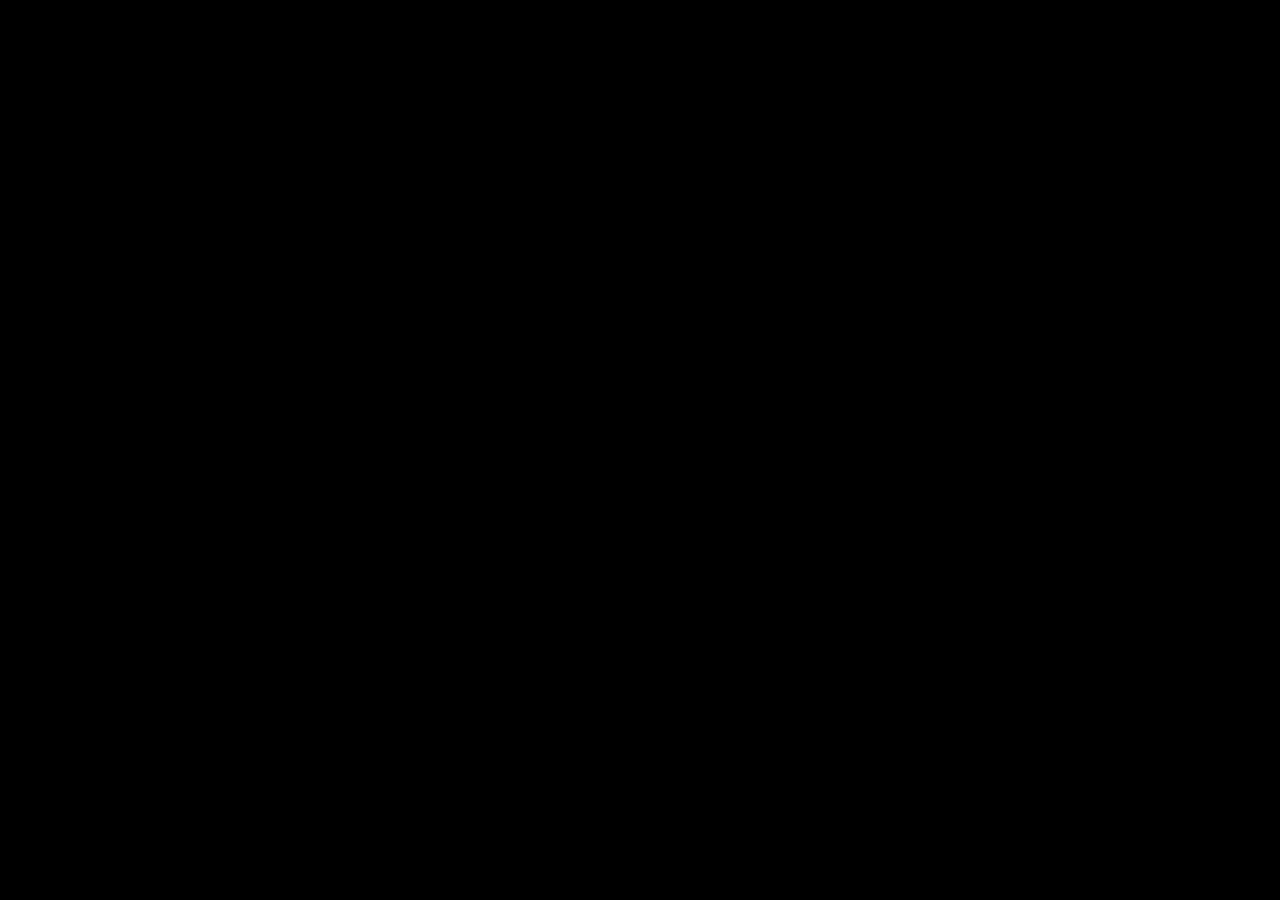
==== commit 86960240: "Fix blank page: add COI Service Worker for SharedArrayBuffer support" ====
--- a/index.html
+++ b/index.html
@@ -54,6 +54,7 @@
     "keywords": "space simulator, gravity sandbox, solar system, n-body physics, orbital mechanics, galaxy map, atmospheric scattering, sky view, fluid simulation, habitable zone, procedural planets, physics lessons, speed of light, accretion disk"
   }
   </script>
+  <script src="coi-serviceworker.js"></script>
   <script type="module" crossorigin src="assets/main-CjqKegvP.js"></script>
   <link rel="modulepreload" crossorigin href="assets/three.module-DyEahhvZ.js">
   <link rel="modulepreload" crossorigin href="assets/PlanetGenerator-K9khmGA5.js">
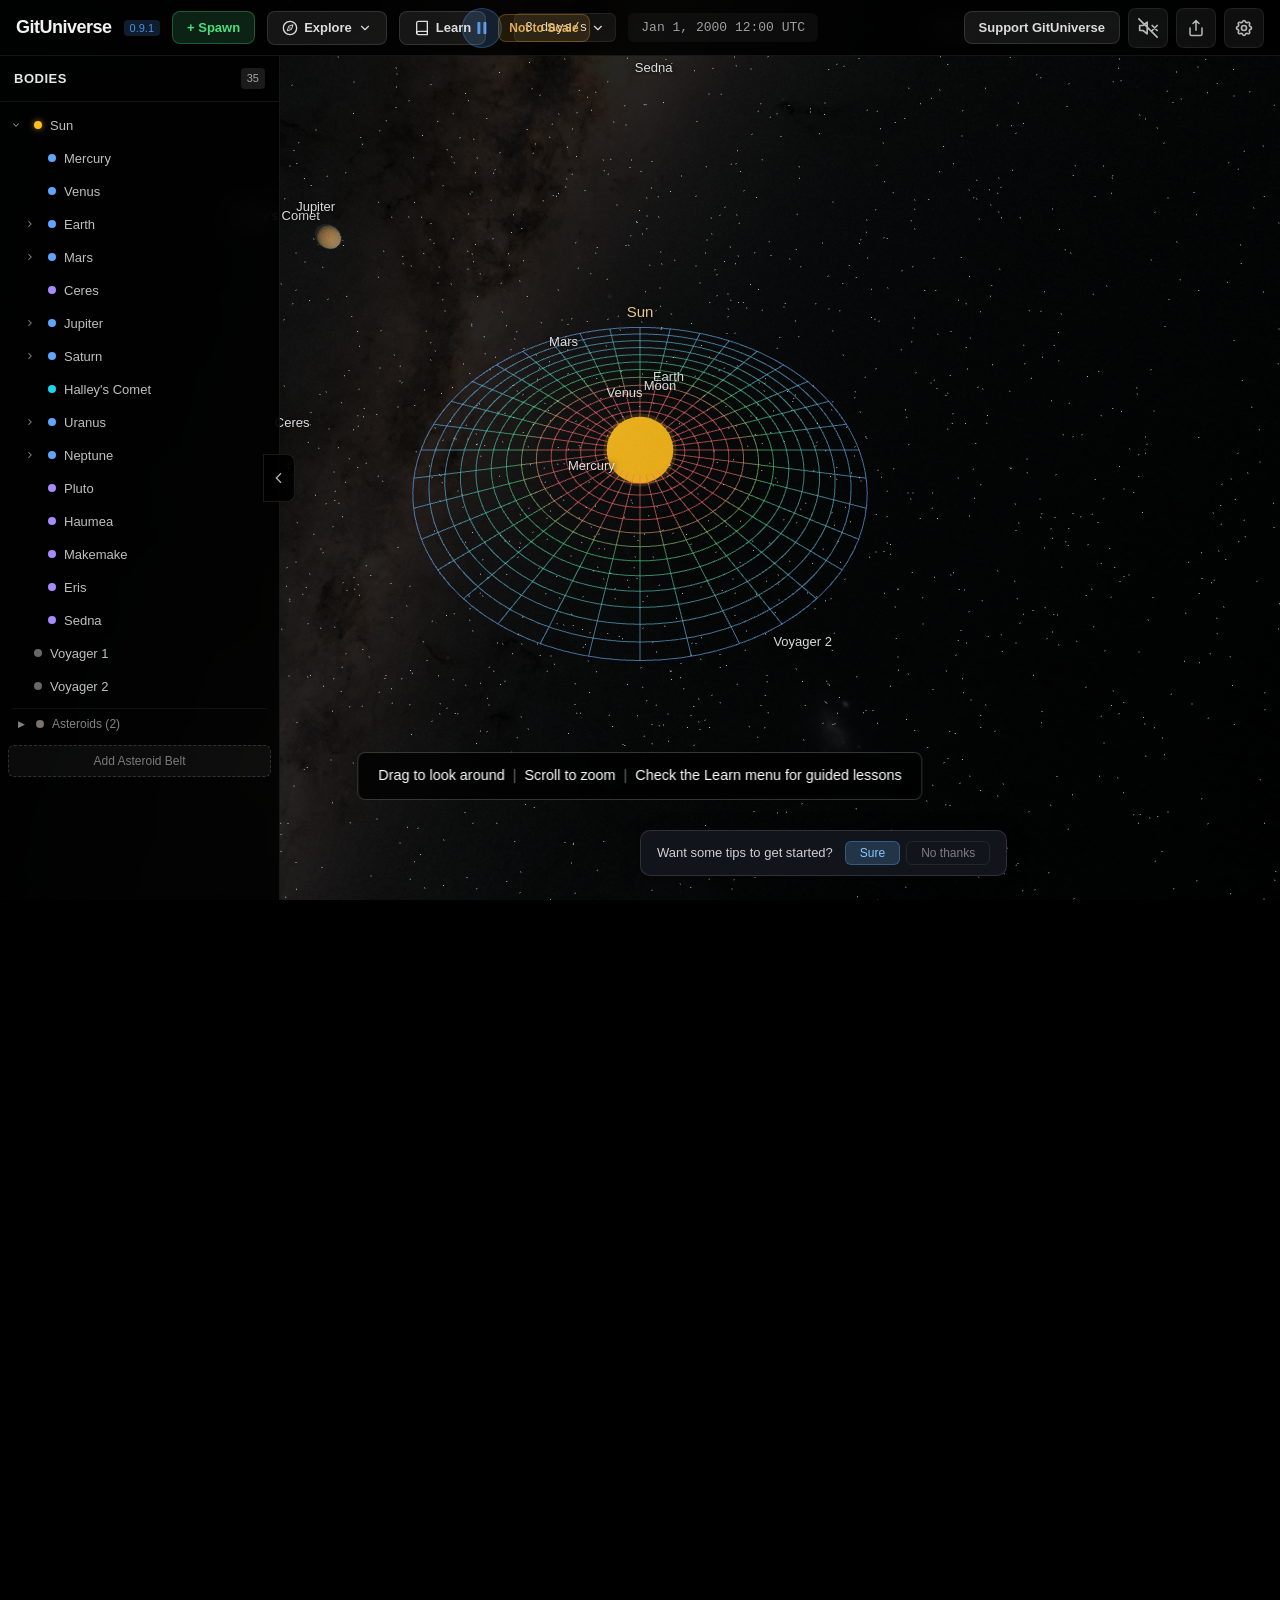
==== commit c26bca8d: "Revert to clean working state" ====
--- a/index.html
+++ b/index.html
@@ -54,7 +54,6 @@
     "keywords": "space simulator, gravity sandbox, solar system, n-body physics, orbital mechanics, galaxy map, atmospheric scattering, sky view, fluid simulation, habitable zone, procedural planets, physics lessons, speed of light, accretion disk"
   }
   </script>
-  <script src="coi-serviceworker.js"></script>
   <script type="module" crossorigin src="assets/main-CjqKegvP.js"></script>
   <link rel="modulepreload" crossorigin href="assets/three.module-DyEahhvZ.js">
   <link rel="modulepreload" crossorigin href="assets/PlanetGenerator-K9khmGA5.js">
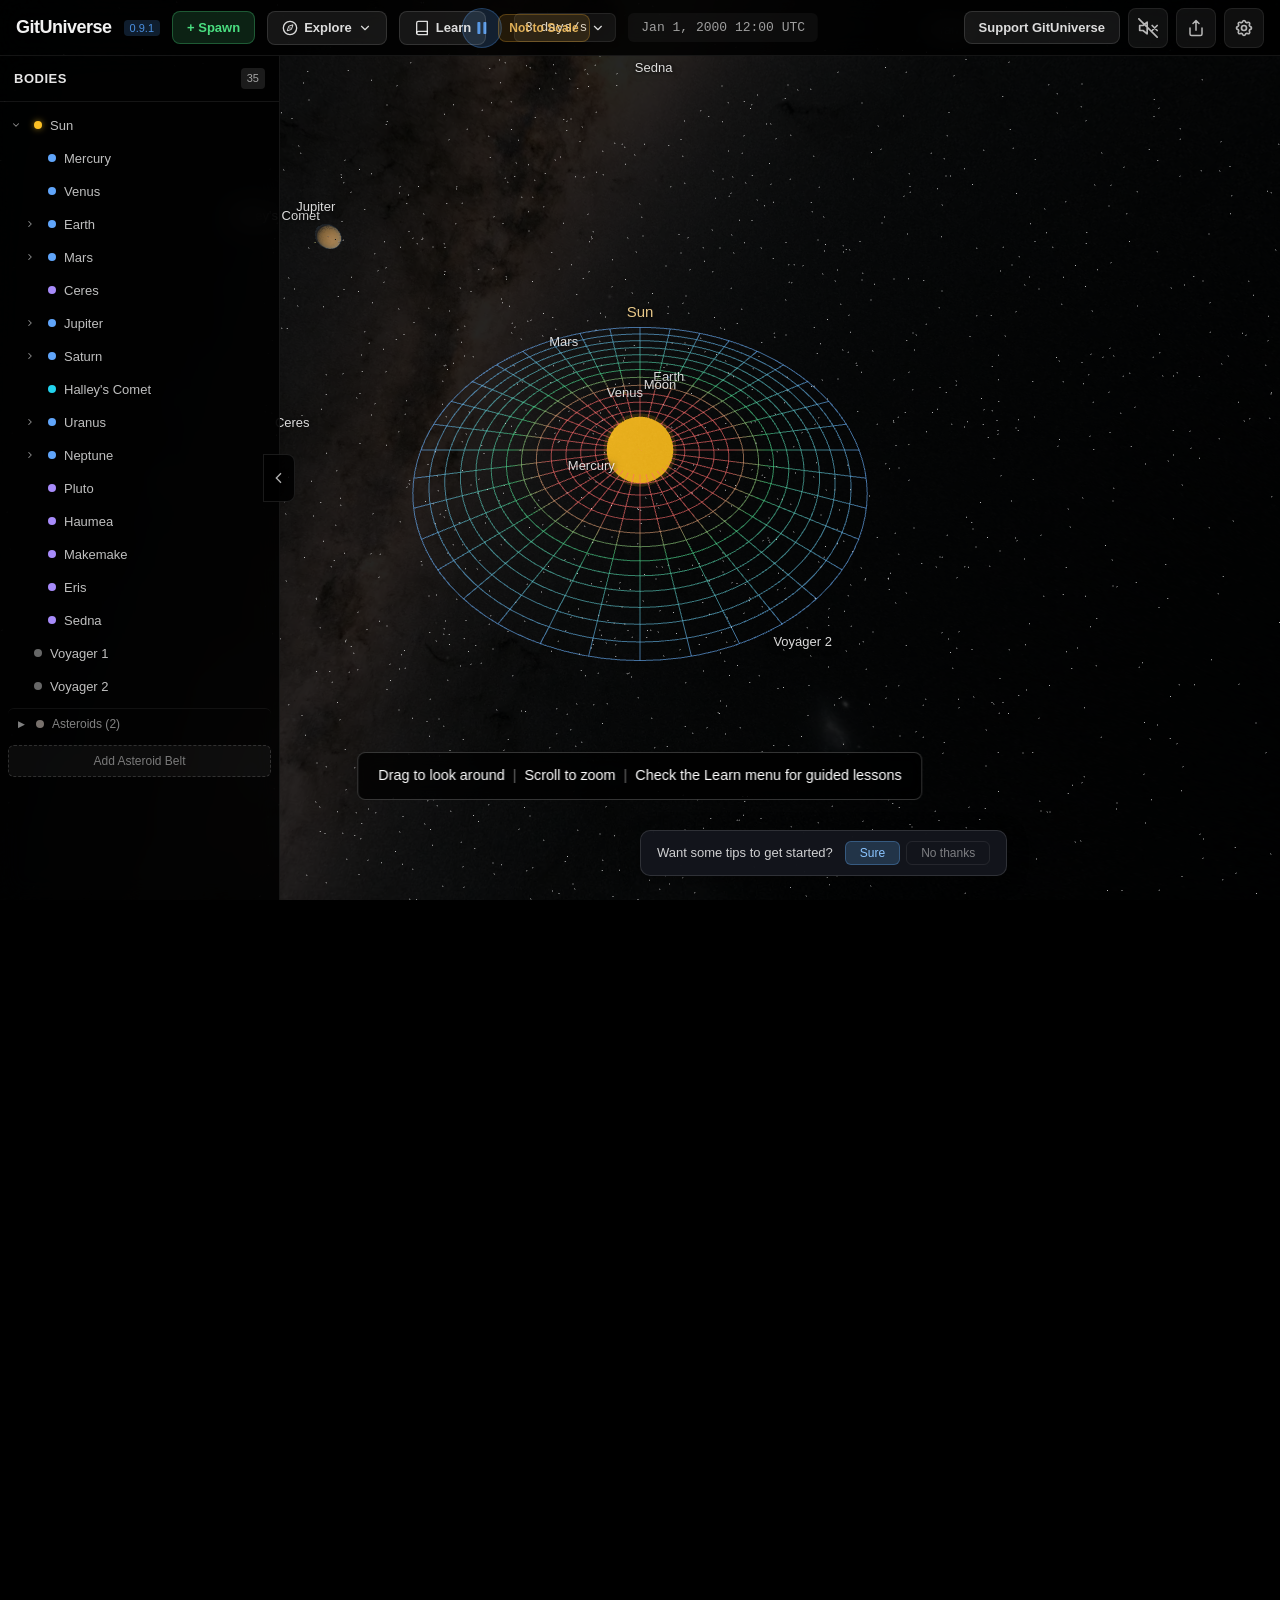
==== commit 8947185d: "Fix: COI SW for SharedArrayBuffer, remove embed notice, rebrand" ====
--- a/index.html
+++ b/index.html
@@ -54,6 +54,7 @@
     "keywords": "space simulator, gravity sandbox, solar system, n-body physics, orbital mechanics, galaxy map, atmospheric scattering, sky view, fluid simulation, habitable zone, procedural planets, physics lessons, speed of light, accretion disk"
   }
   </script>
+  <script src="coi-serviceworker.js"></script>
   <script type="module" crossorigin src="assets/main-CjqKegvP.js"></script>
   <link rel="modulepreload" crossorigin href="assets/three.module-DyEahhvZ.js">
   <link rel="modulepreload" crossorigin href="assets/PlanetGenerator-K9khmGA5.js">
